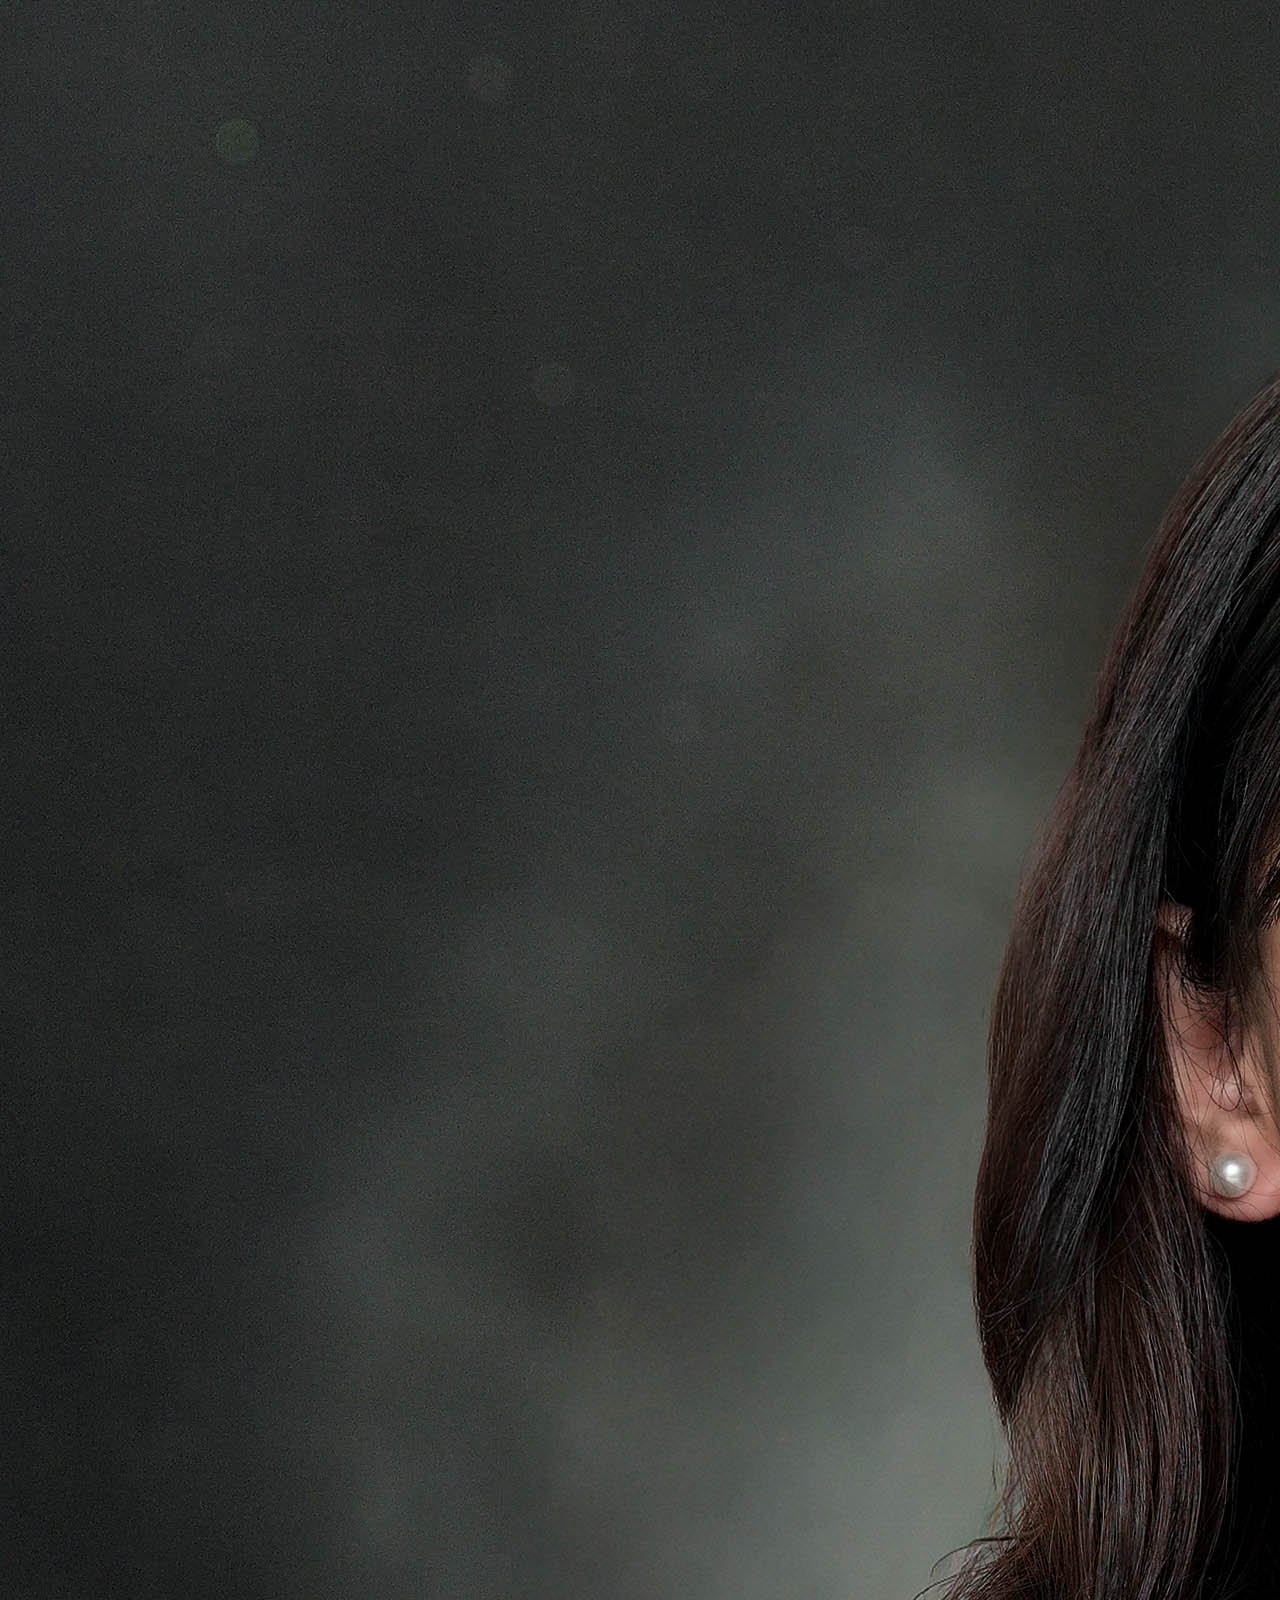
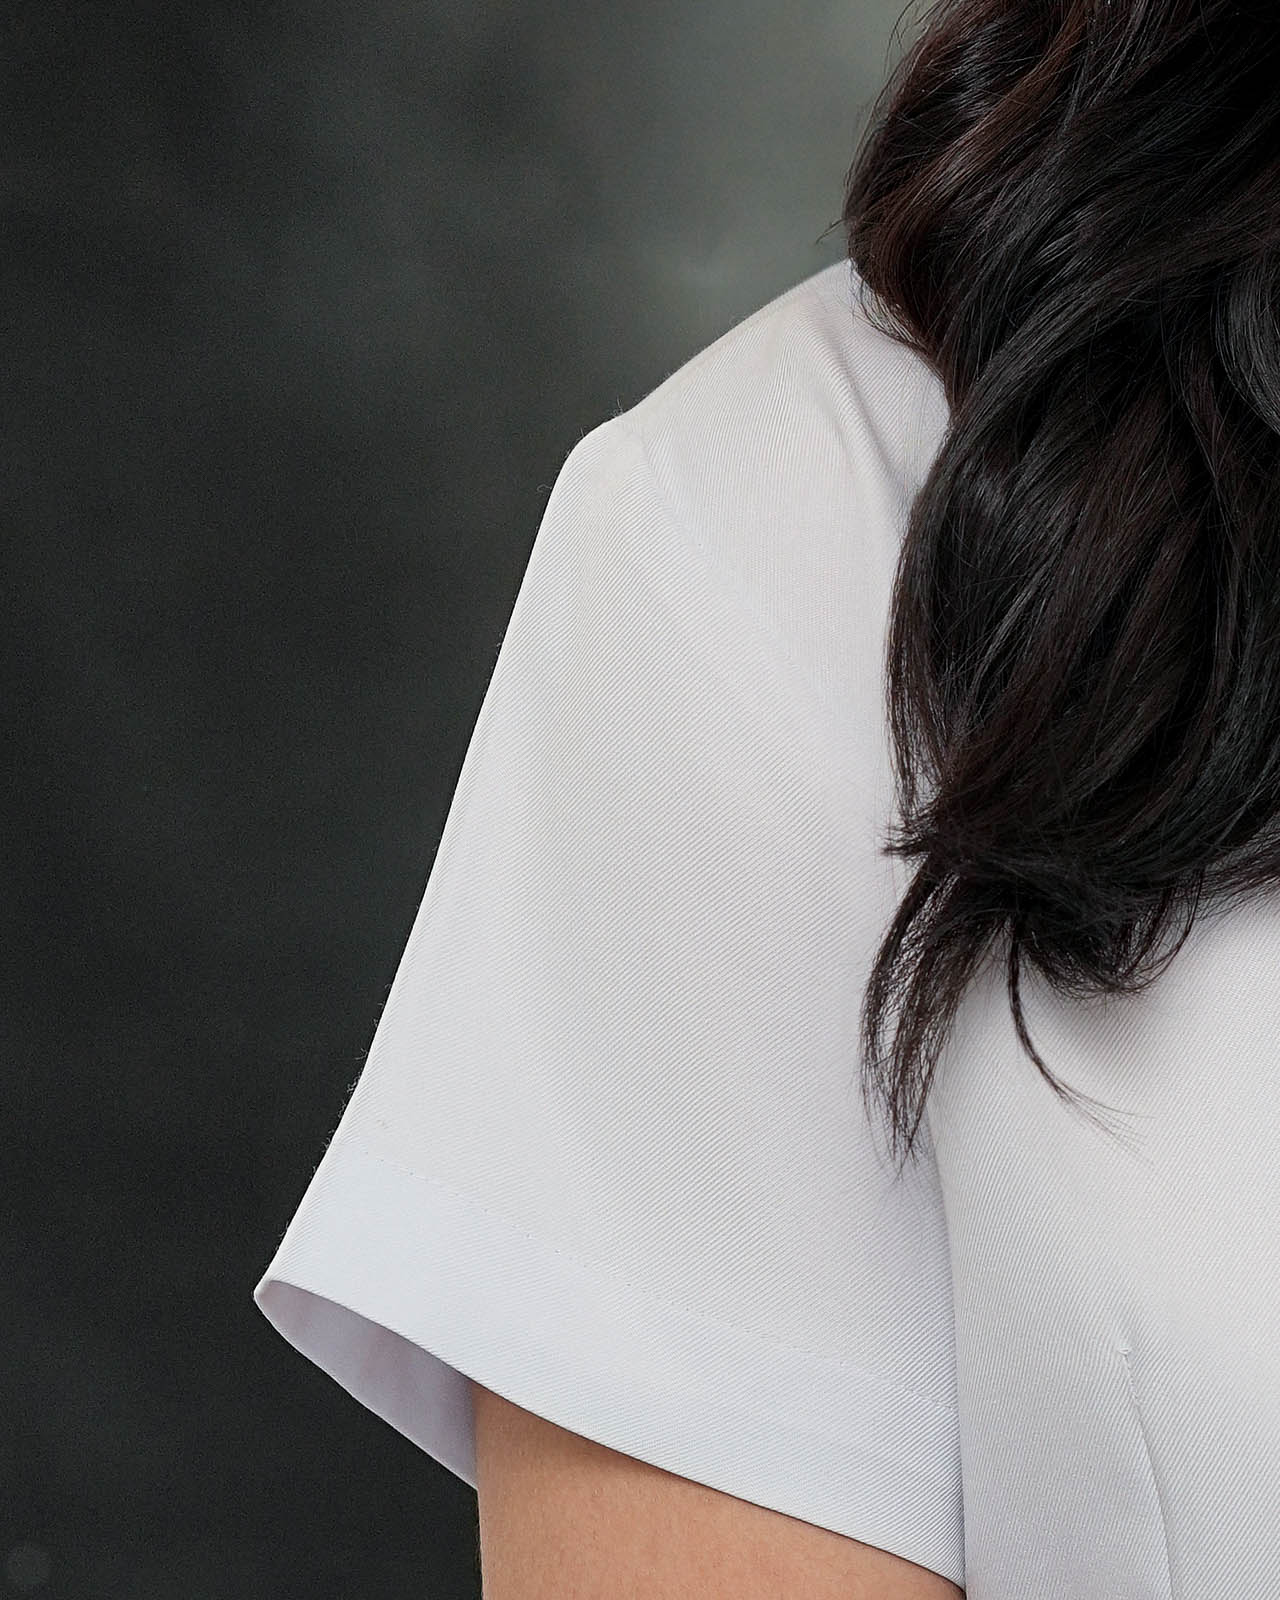
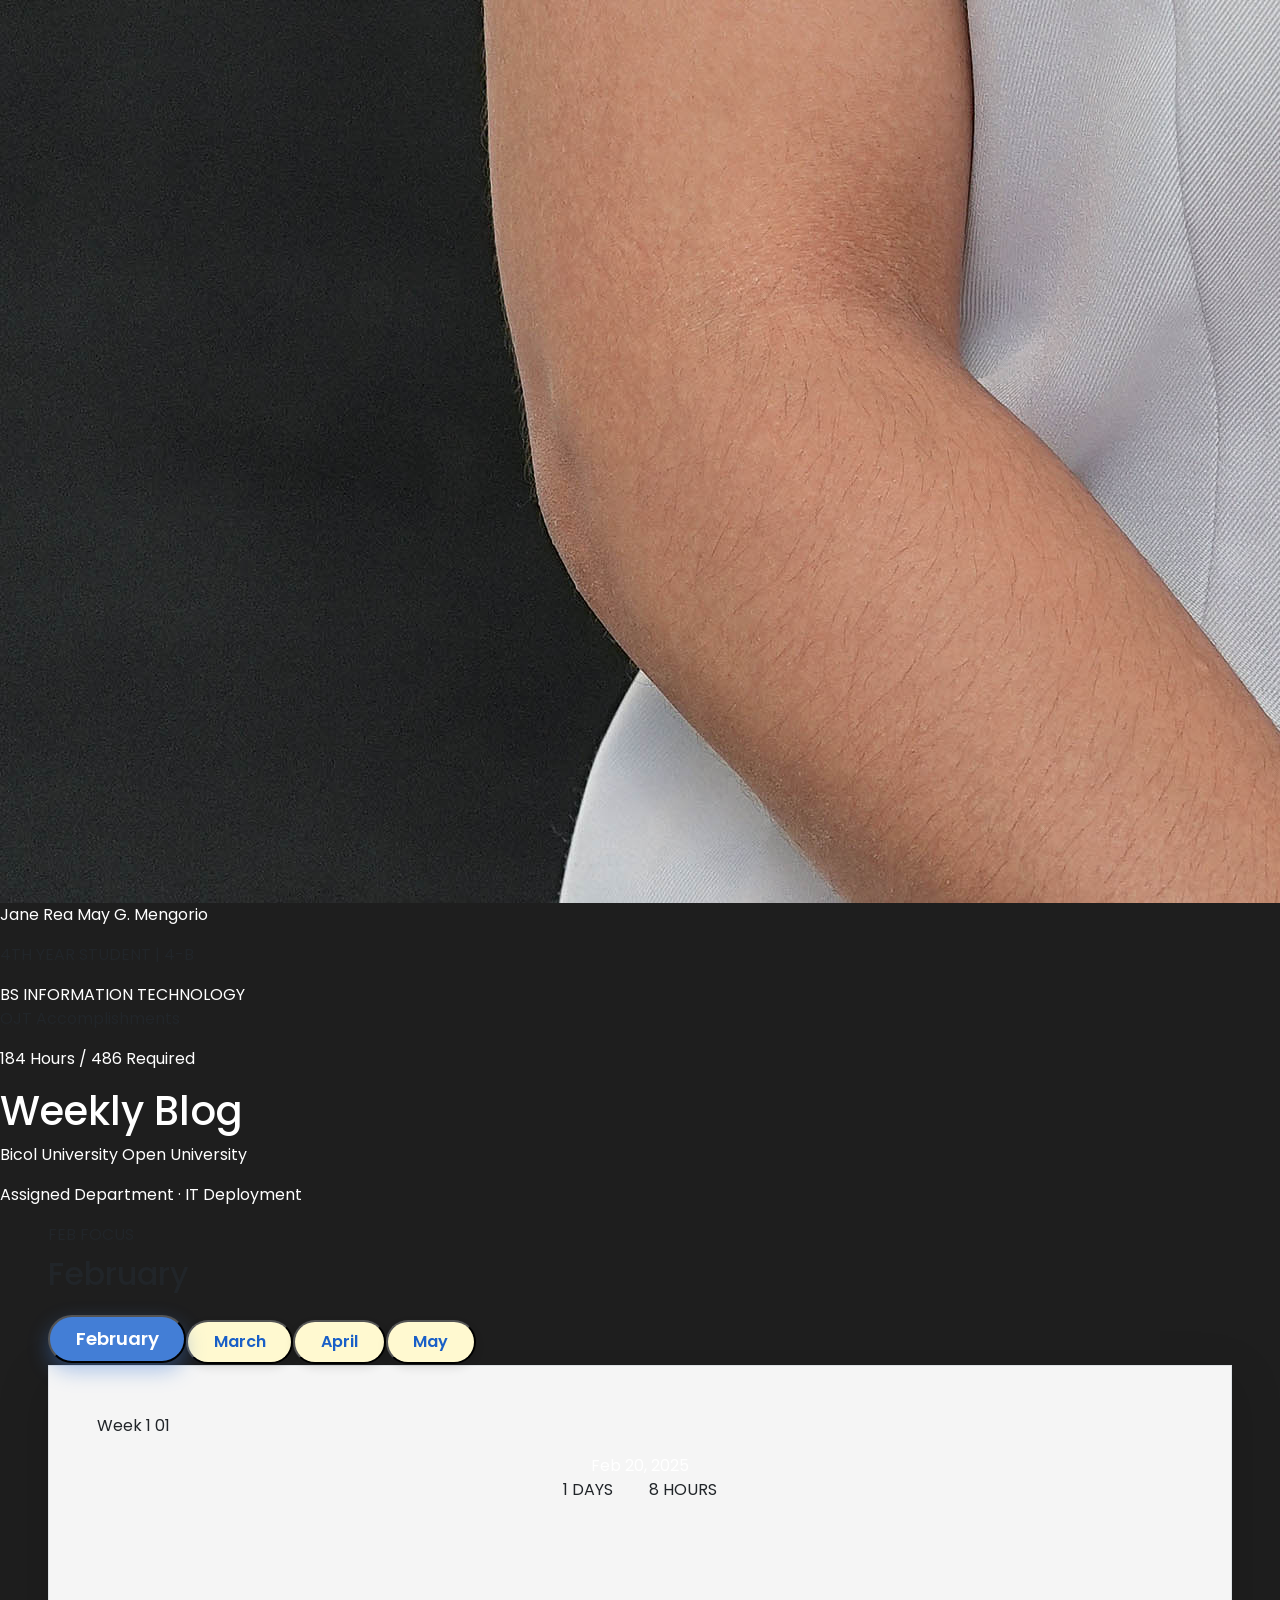
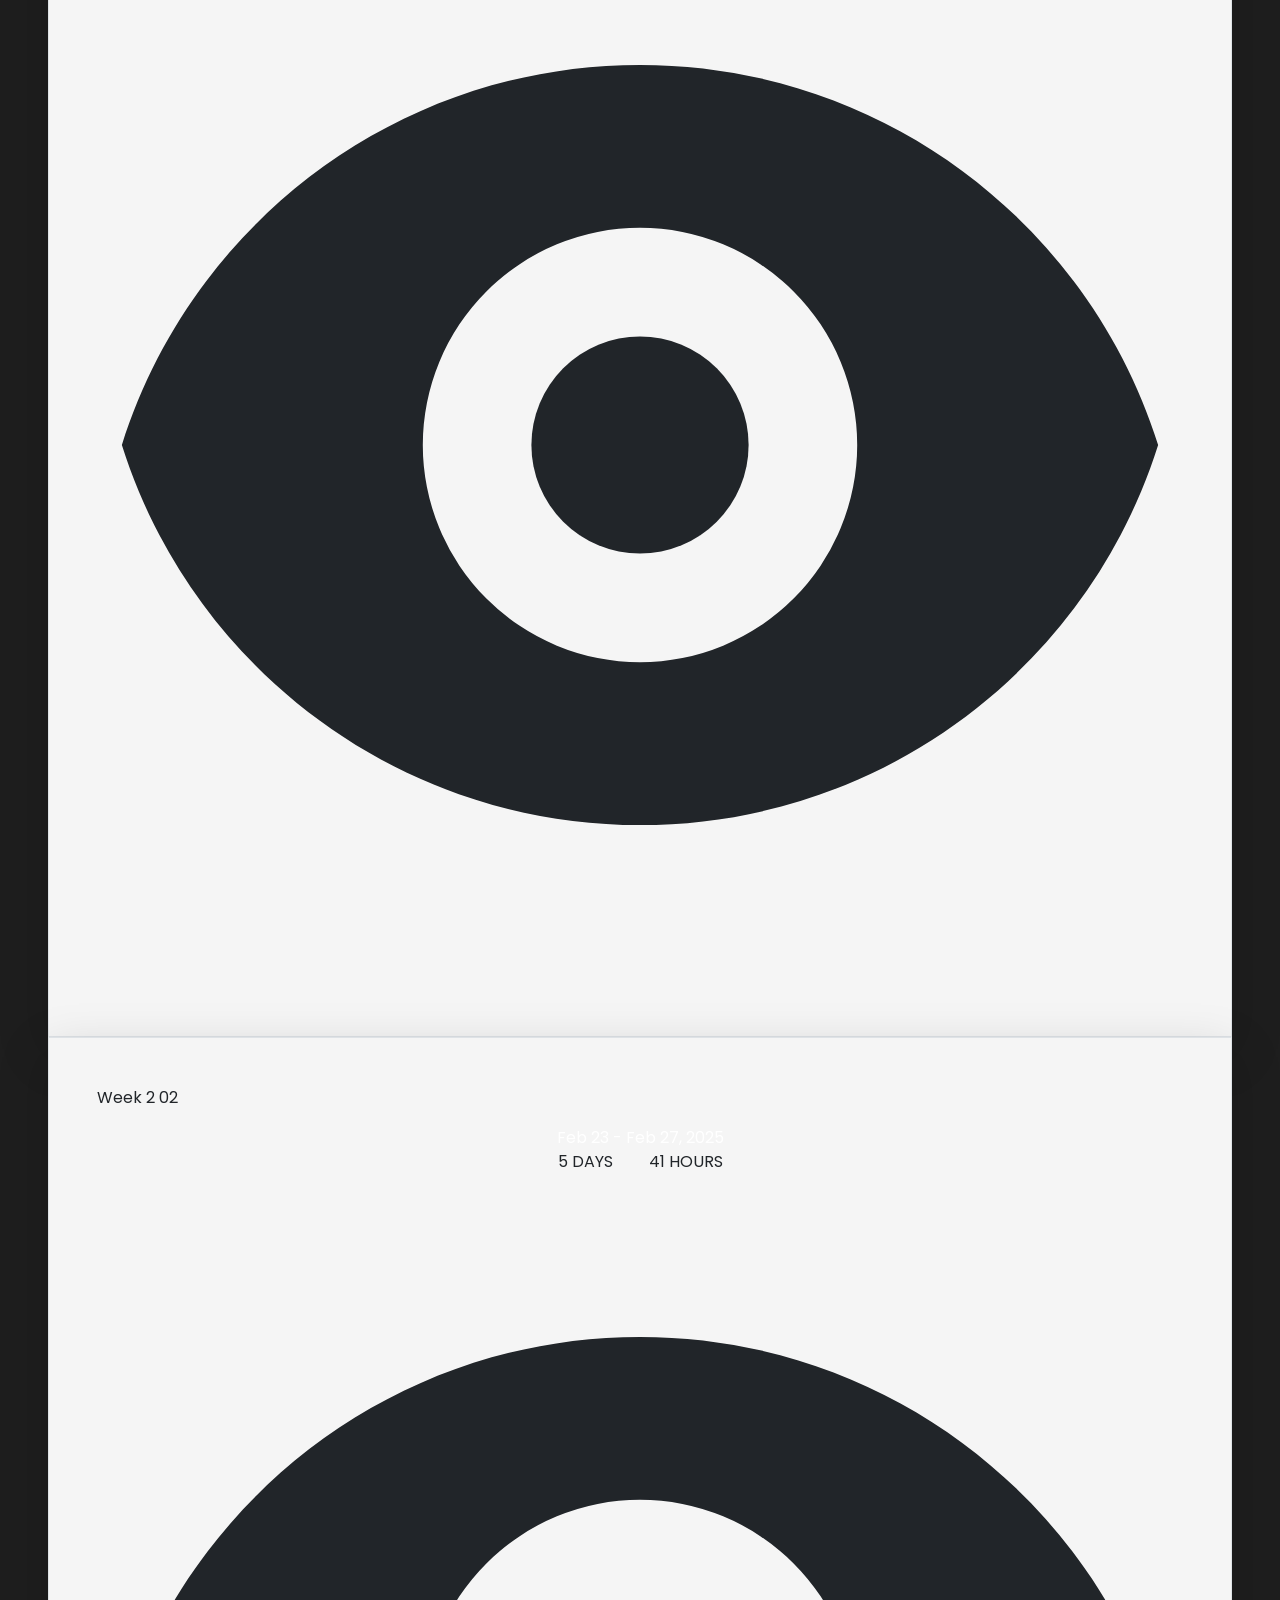
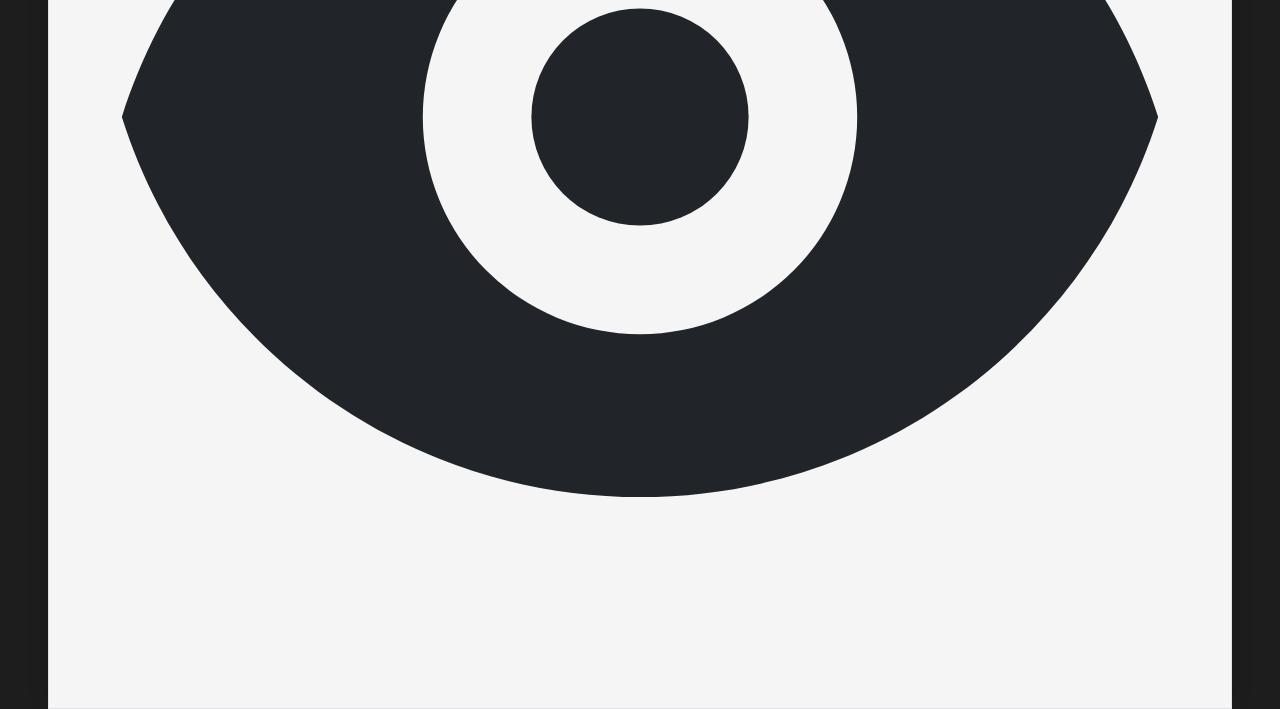
==== project/index.html @ 738bc9a2 "added new images and update home.html to index.html" ====
<!DOCTYPE html>
<html lang="en">
<head>
  <meta charset="UTF-8">
  <meta name="viewport" content="width=device-width, initial-scale=1.0">
  <title>OJT Compass · Weekly Blog Dashboard</title>
  <link href="https://fonts.googleapis.com/css2?family=Poppins:wght@300;400;500;600;700;800;900&display=swap" rel="stylesheet">
  <script src="https://cdn.tailwindcss.com"></script>
  <link href="https://cdn.jsdelivr.net/npm/bootstrap@5.3.0-alpha1/dist/css/bootstrap.min.css" rel="stylesheet">
  <link rel="stylesheet" href="style.css">
</head>

<body class="bg-[#1E1E1E]">
<div class="w-full min-h-screen flex flex-col bg-[#5486b6]">
  <div class="px-6 md:px-12 pt-12 pb-10">
    <div class="flex flex-wrap justify-between items-center gap-5 mb-8">
      <div class="flex items-center gap-4">
        <div class="w-20 h-20 rounded-full avatar-gradient overflow-hidden ">
        <img src="../images/jane.jpg">
        </div>
        <div>
          <p class="text-white font-bold md:text-2xl text-xl">Jane Rea May G. Mengorio</p>
          <p class="text-white/90 text-sm uppercase font-medium">4TH YEAR STUDENT | 4-B</p>
        </div>
      </div>
      <div class="text-right">
        <span class="text-white text-sm font-semibold">BS INFORMATION TECHNOLOGY</span>
        <p class="text-[#fff9c3] text-2xl md:text-3xl font-bold">OJT Accomplishments</p>
        <p class="text-white text-lg font-semibold"><span id="totalHoursDisplay">0</span> Hours <span class="text-white/70 text-sm">/ 486 Required</span></p>
      </div>
    </div>
    
    <div class="flex flex-wrap justify-between items-end gap-4">
      <div class="flex items-center gap-6">
        <div class="w-[150px] h-[4px] bg-white/50 rounded-full"></div>
        <h1 class="text-6xl md:text-7xl font-medium text-white tracking-tight">Weekly Blog</h1>
      </div>
      <div class="text-right hidden md:block text-white">
        <p class="text-[18px] font-bold text-[#fff9c3]">Bicol University Open University</p>
        <p class="text-white/80 text-sm">Assigned Department · IT Deployment</p>
      </div>
    </div>
  </div>

  <div class="bg-[#e3e9f5] rounded-t-[60px] px-5 md:px-14 pt-10 pb-14 flex-grow">
    <div class="flex flex-wrap items-center justify-between gap-6 mb-12">
      <div class="shrink-0">
        <p class="text-sm font-bold tracking-widest text-gray-400 uppercase mb-2" id="monthCaption">FEB FOCUS</p>
        <h2 class="text-6xl md:text-9xl font-black text-[#437ed6] tracking-tighter leading-none transition-all" id="activeMonth">February</h2>
        <div class="w-[120px] h-[8px] bg-[#437ed6] rounded-full mt-4"></div>
      </div>
      <div class="flex flex-wrap gap-3 justify-end" id="monthPillsRight"></div>
    </div>
    
    <div class="flex flex-wrap gap-8 justify-center items-stretch mb-8" id="weekCardsContainer"></div>
  </div>
</div>

<div class="modal fade" id="weekModal" tabindex="-1" aria-hidden="true">
  <div class="modal-dialog modal-lg modal-dialog-centered">
    <div class="modal-content shadow-2xl border-none">
      <div class="modal-header !bg-[#5999d4] border-b-0 py-4 px-8 flex justify-between items-center">
        <h5 class="modal-title text-white text-2xl font-bold" id="modalMonthTitle">Month Details</h5>
        <button type="button" class="btn-close btn-close-white" data-bs-dismiss="modal" aria-label="Close"></button>
      </div>

      <div class="modal-body px-8 md:px-12 pt-8 pb-8">
        <div class="text-center mb-8">
          <p class="text-2xl font-bold text-[#437ed6] mb-4" id="modalWeekSubtitle">Week 1</p>
          <div class="bg-[#8bbae7]/20 rounded-[30px] p-4 max-w-xl mx-auto shadow-inner">
            <div id="dynamicWeekImages" class="image-grid-custom"></div>
          </div>
        </div>

        <div class="space-y-4 mb-8">
          <div class="flex flex-wrap gap-4 text-sm font-bold text-[#555]">
            <span class="bg-white px-3 py-1 rounded-lg border">Days: <span id="modalDays" class="text-[#437ed6]">0</span></span>
            <span class="bg-white px-3 py-1 rounded-lg border">Hours: <span id="modalHours" class="text-[#437ed6]">0</span></span>
            <span class="bg-white px-3 py-1 rounded-lg border">Date: <span id="modalDateRange" class="text-[#437ed6]">--</span></span>
          </div>

          <div>
            <p class="font-bold text-[#437ed6] text-lg mb-2">Weekly Blog / Accomplishments</p>
            <p id="modalBlogText" class="bg-white p-6 rounded-2xl border border-gray-200 text-gray-700 shadow-sm">
              No entry yet.
            </p>
          </div>

          <div id="wfhSection" class="hidden">
            <p class="font-bold text-[#195fc7] text-lg mb-2 flex items-center gap-2">
                <path stroke-linecap="round" stroke-linejoin="round" stroke-width="2" d="M3 12l2-2m0 0l7-7 7 7M5 10v10a1 1 0 001 
                1h3m10-11l2 2m-2-2v10a1 1 0 01-1 1h-3m-6 0a1 1 0 001-1v-4a1 1 0 011-1h2a1 1 0 011 1v4a1 1 0 001 1m-6 0h6"></path>
               Work From Home Task
            </p>
            <p id="modalWfhText" class="bg-blue-50/50 p-6 rounded-2xl border border-blue-100 text-gray-700 shadow-sm text-justify">
              WFH details.
            </p>
          </div>
        </div>
        
        <div class="bg-[#fffce1] rounded-xl p-4 border border-yellow-100 flex items-center gap-3">
          <div class="w-3 h-3 rounded-full bg-[#5999d4]"></div>
          <p class="text-md font-bold text-[#5999d4] m-0" id="modalTotalHours">Total: 0 hrs</p>
        </div>
      </div>
    </div>
  </div>
</div>
<div class="modal fade" id="imagePreviewModal" tabindex="-1" aria-hidden="true">
  <div class="modal-dialog modal-dialog-centered modal-xl">
    <div class="modal-content !bg-transparent border-0 shadow-none">
      <div class="modal-body p-0 flex justify-center items-center relative">
        <button type="button" class="btn-close btn-close-white absolute top-0 right-0 m-4 z-50" data-bs-dismiss="modal" aria-label="Close"></button>
        <img src="" id="fullPreviewImage" class="max-h-[90vh] max-w-full rounded-lg shadow-2xl object-contain">
      </div>
    </div>
  </div>
</div>
<script src="https://cdn.jsdelivr.net/npm/bootstrap@5.3.0-alpha1/dist/js/bootstrap.bundle.min.js"></script>
<script src="home.js"></script>
</body>
</html>
---- project/style.css ----
body { font-family: 'Poppins', sans-serif; background: #1E1E1E; }

    /* Month Pills Transition */
    .month-pill {
      transition: all 0.3s cubic-bezier(0.4, 0, 0.2, 1);
      cursor: pointer;
      font-weight: 600;
      background-color: #fff9d0;
      color: #195fc7;
      border-radius: 9999px;
      padding: 0.5rem 1.6rem;
      font-size: 1rem;
      box-shadow: 0 4px 10px rgba(0,0,0,0.1);
    }
    .month-pill.active-pill {
      background-color: #437ed6 !important;
      color: white !important;
      font-size: 1.15rem;
      box-shadow: 0 8px 20px rgba(67, 126, 214, 0.4);
      transform: translateY(-2px);
    }

    /* Week Card Styling */
    .week-card {
      cursor: pointer;
      transition: all 0.3s ease;
      background-color: #f5f5f5 !important;
    }
    .week-card:hover {
      transform: translateY(-8px);
      box-shadow: 0 20px 30px -10px rgba(0,0,0,0.15);
    }

    /* ANIMATION: Smooth Content Switch */
    @keyframes slideFadeIn {
      from {
        opacity: 0;
        transform: translateY(15px);
      }
      to {
        opacity: 1;
        transform: translateY(0);
      }
    }
    .animate-switch {
      animation: slideFadeIn 0.5s ease-out forwards;
    }

    /* Modal Adjustments */
    .modal-content {
      background-color: #fffdf0 !important;
      border-radius: 30px !important;
      overflow: hidden;
    }
    #modalBlogText {
      text-align: justify;
      text-justify: inter-word;
      line-height: 1.7;
    }
    .gallery-img {
      transition: transform 0.3s ease;
    }
    .gallery-img:hover {
      transform: scale(1.05);
    }
    .image-grid-custom {
      display: grid;
      grid-template-columns: repeat(auto-fill, minmax(130px, 1fr));
      gap: 1rem;
    }
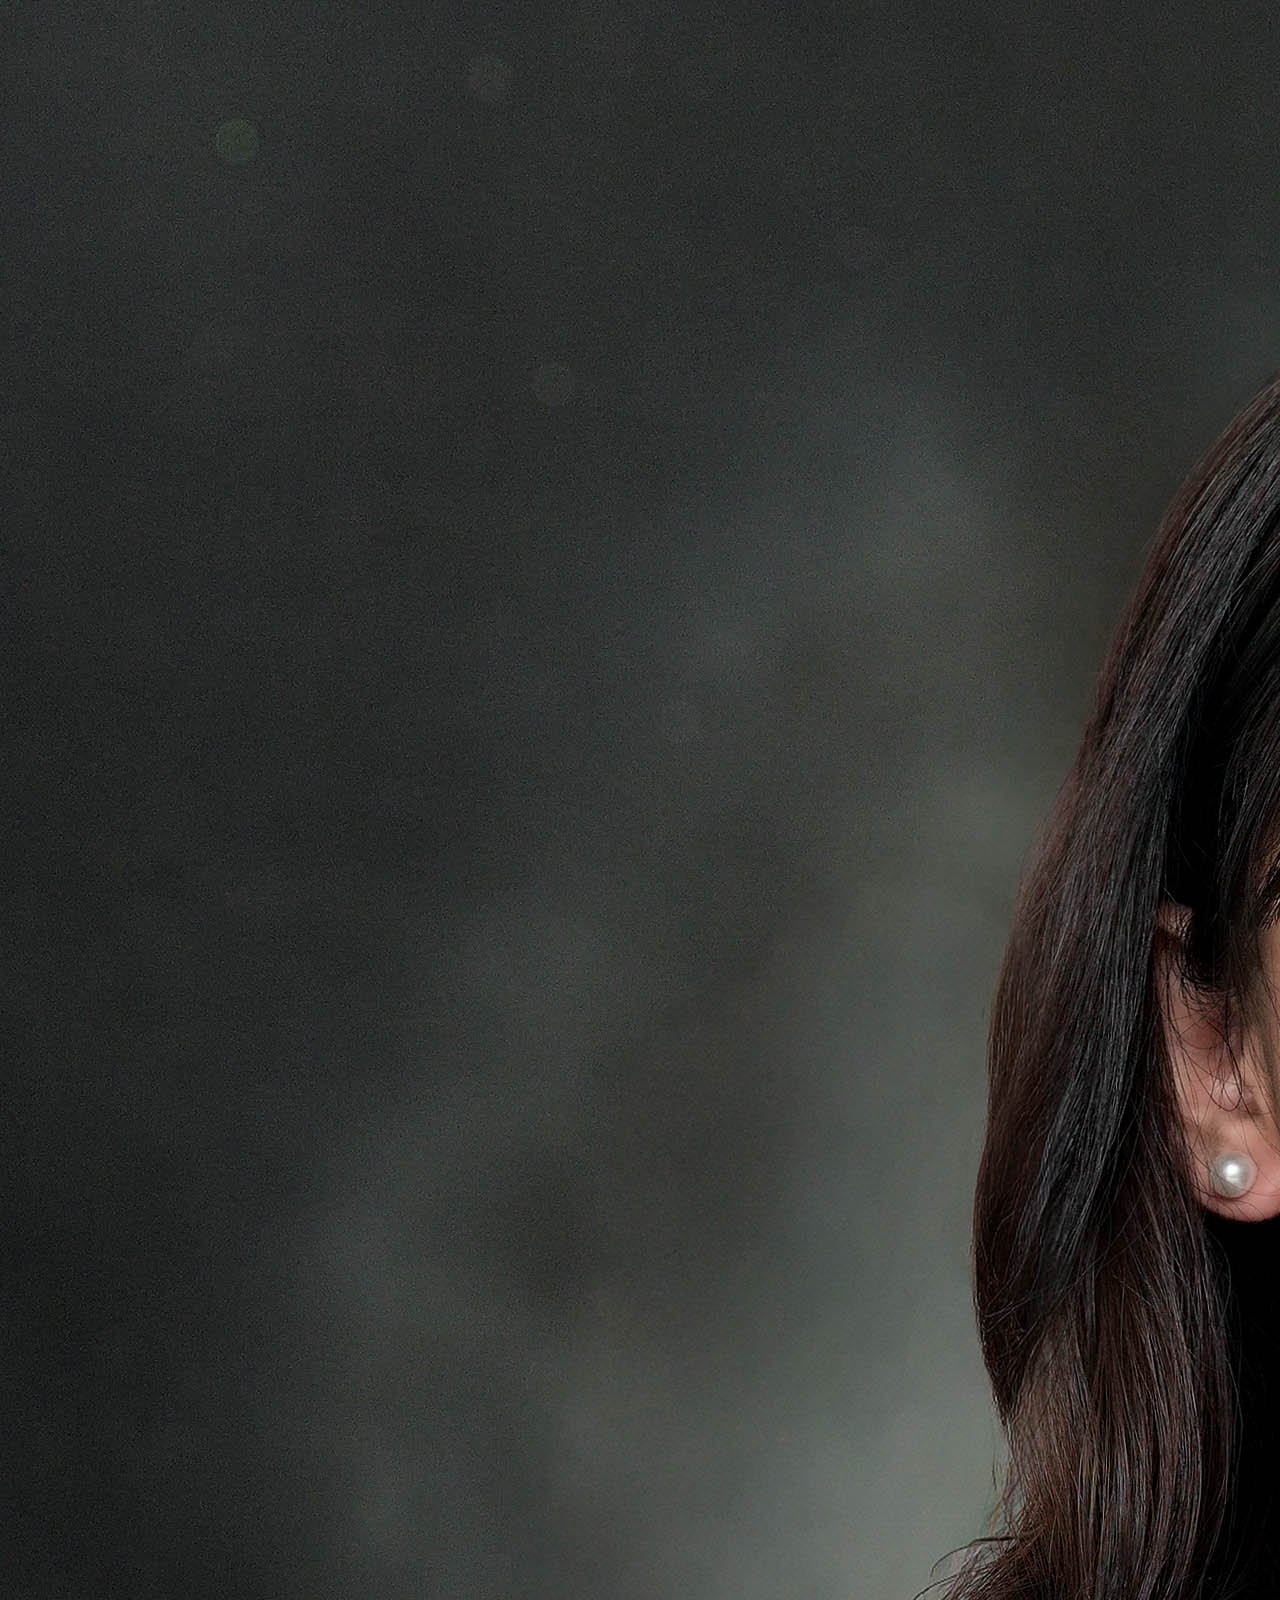
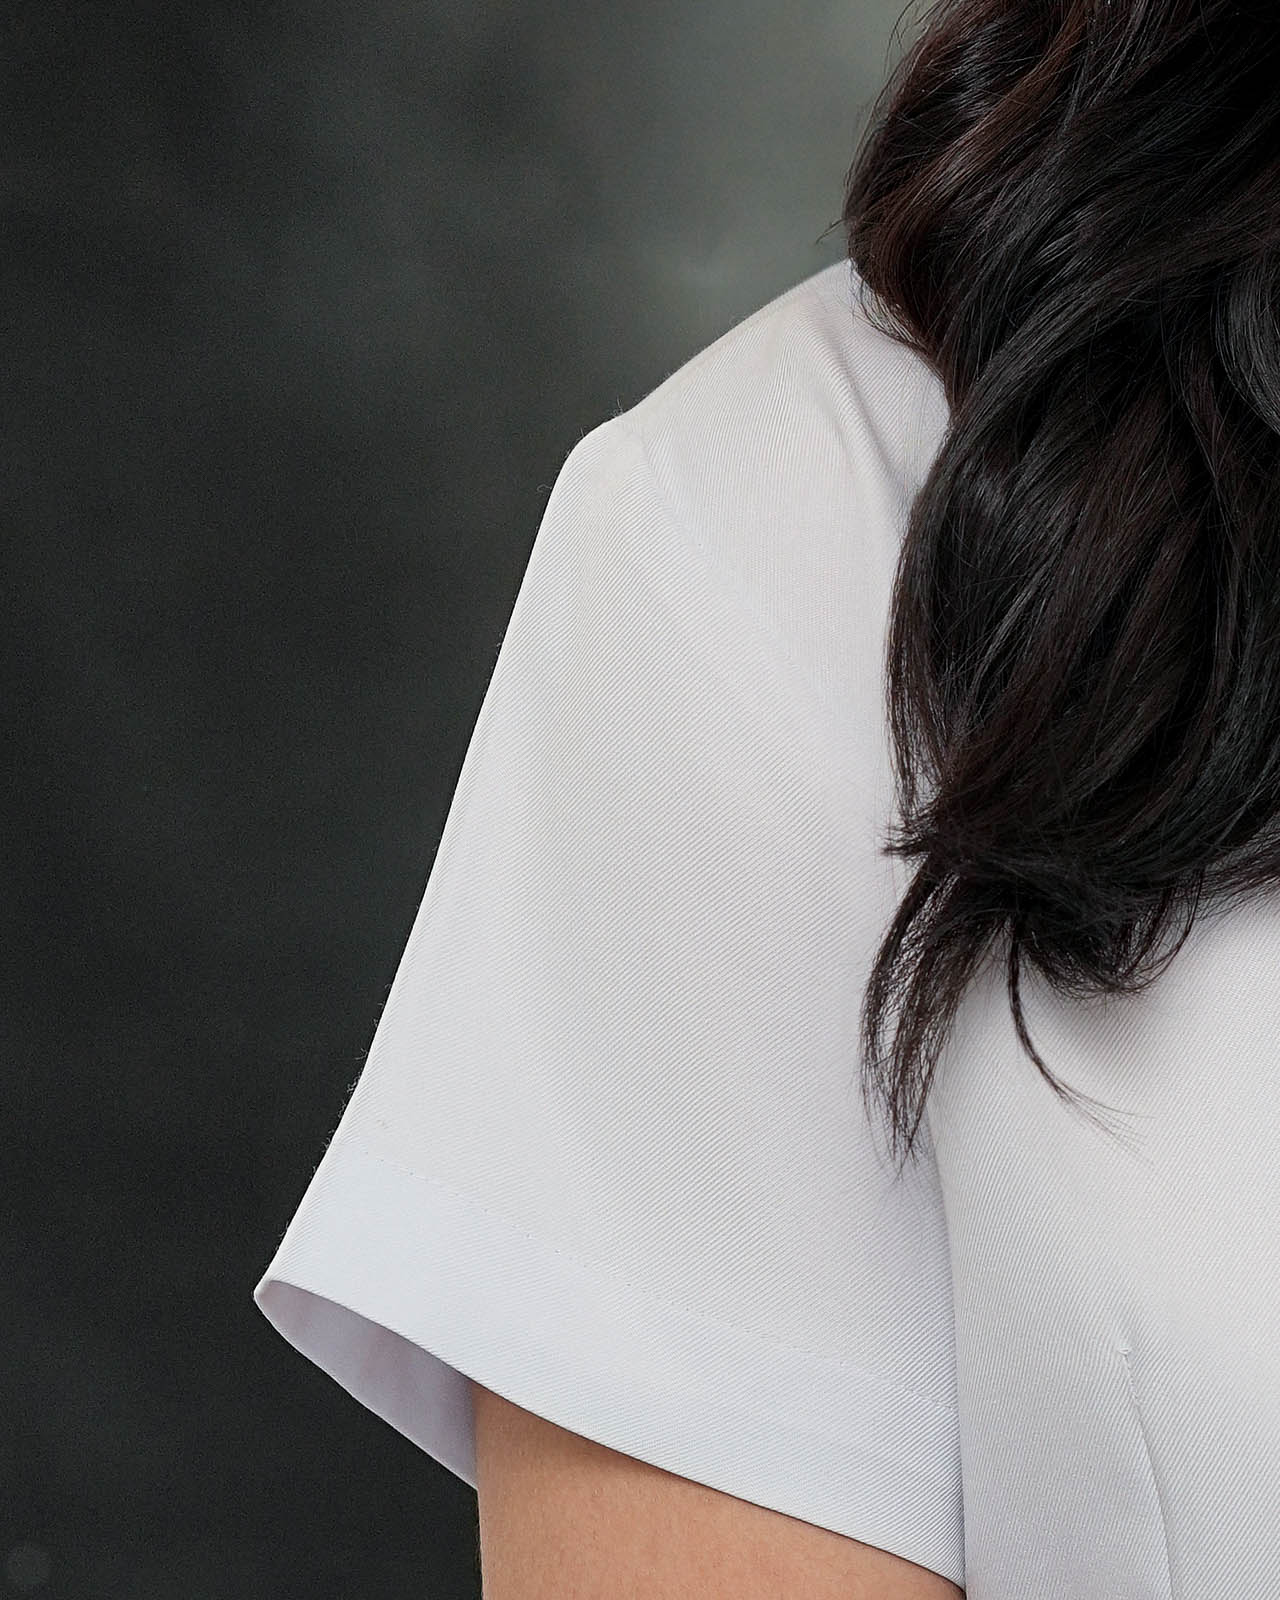
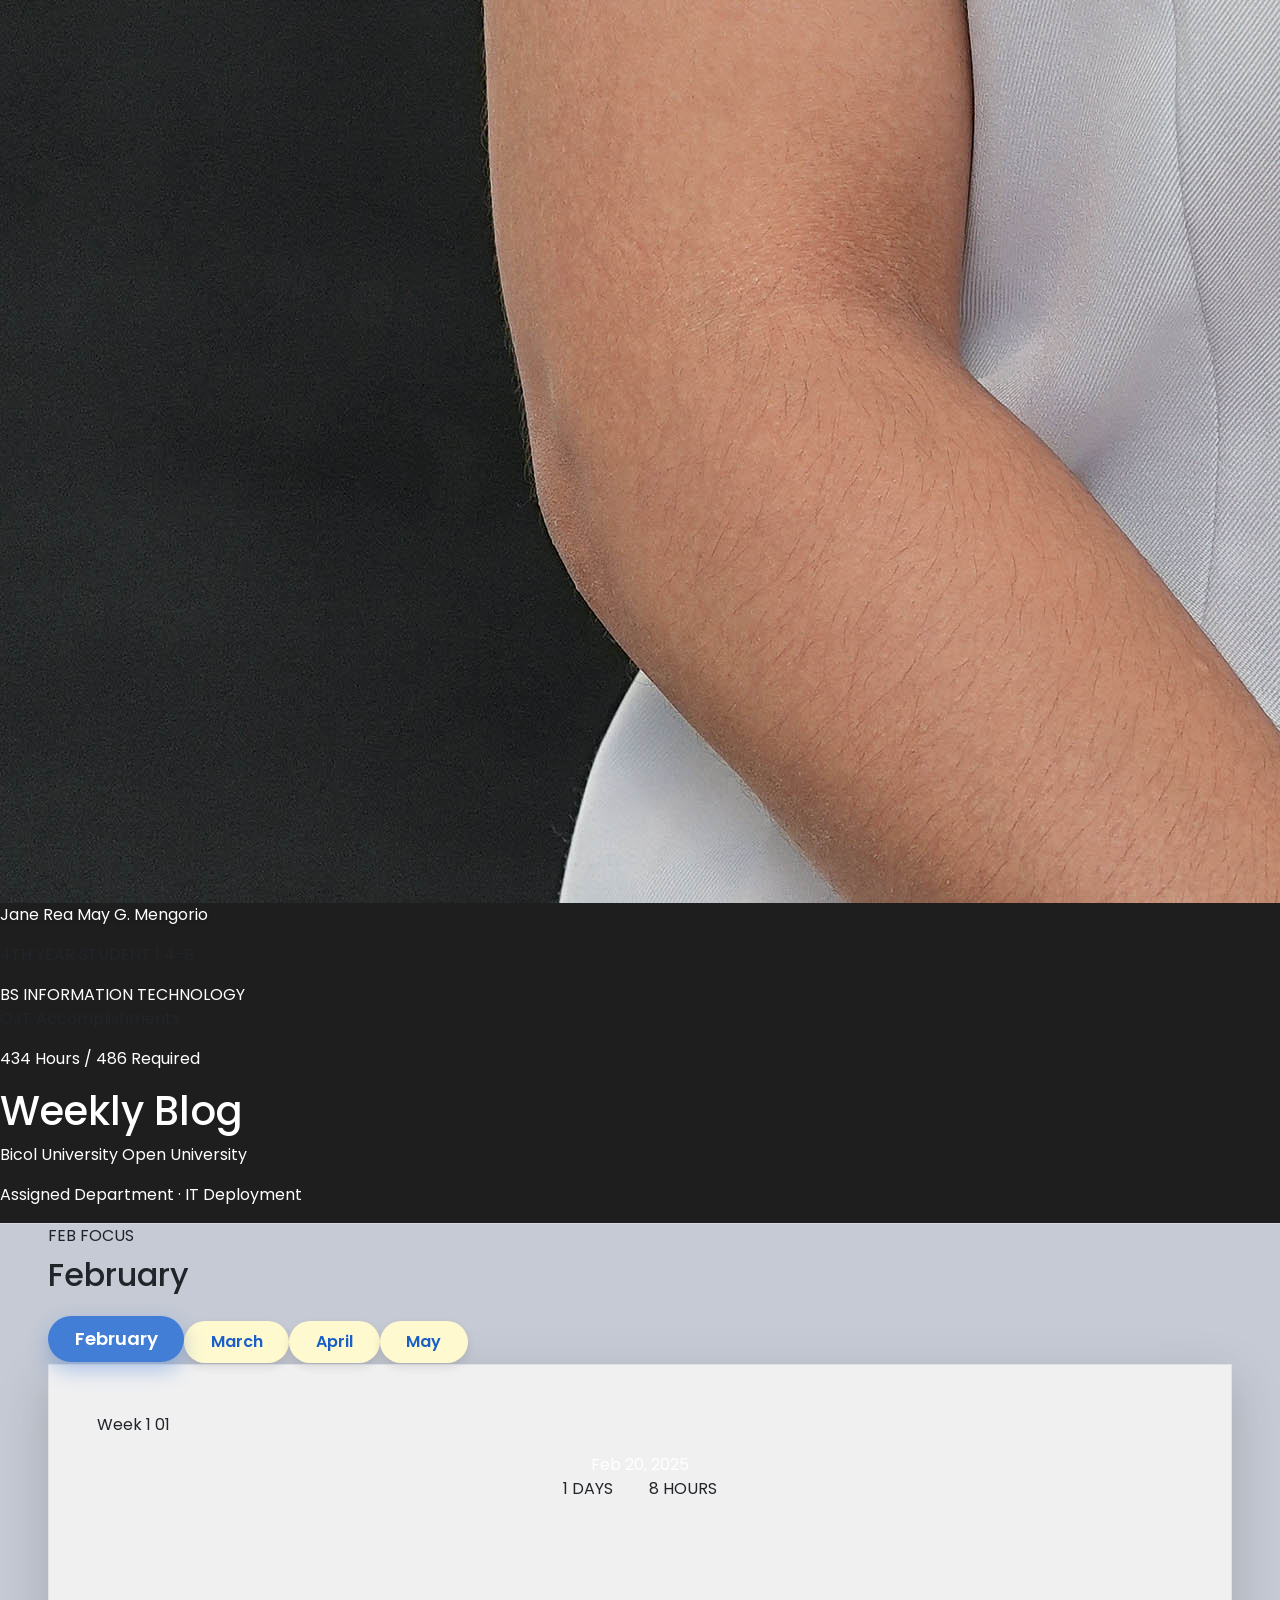
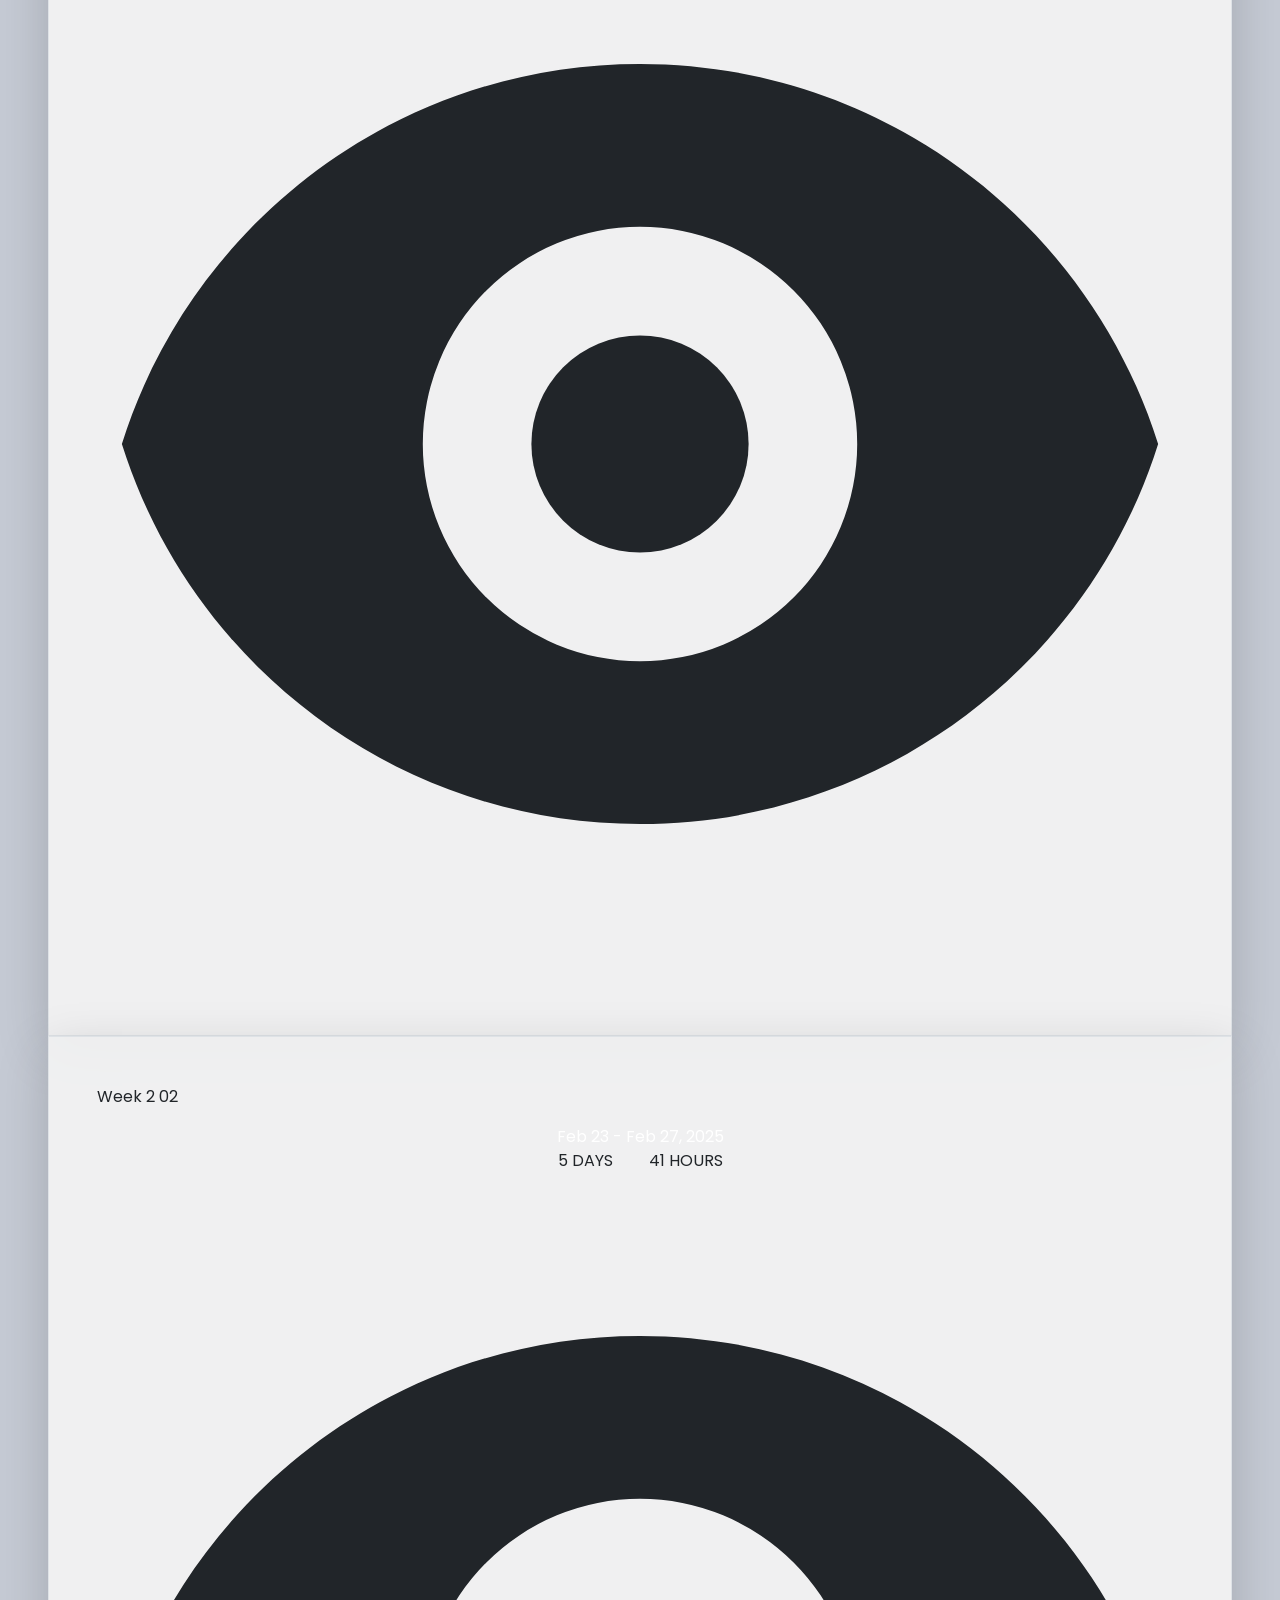
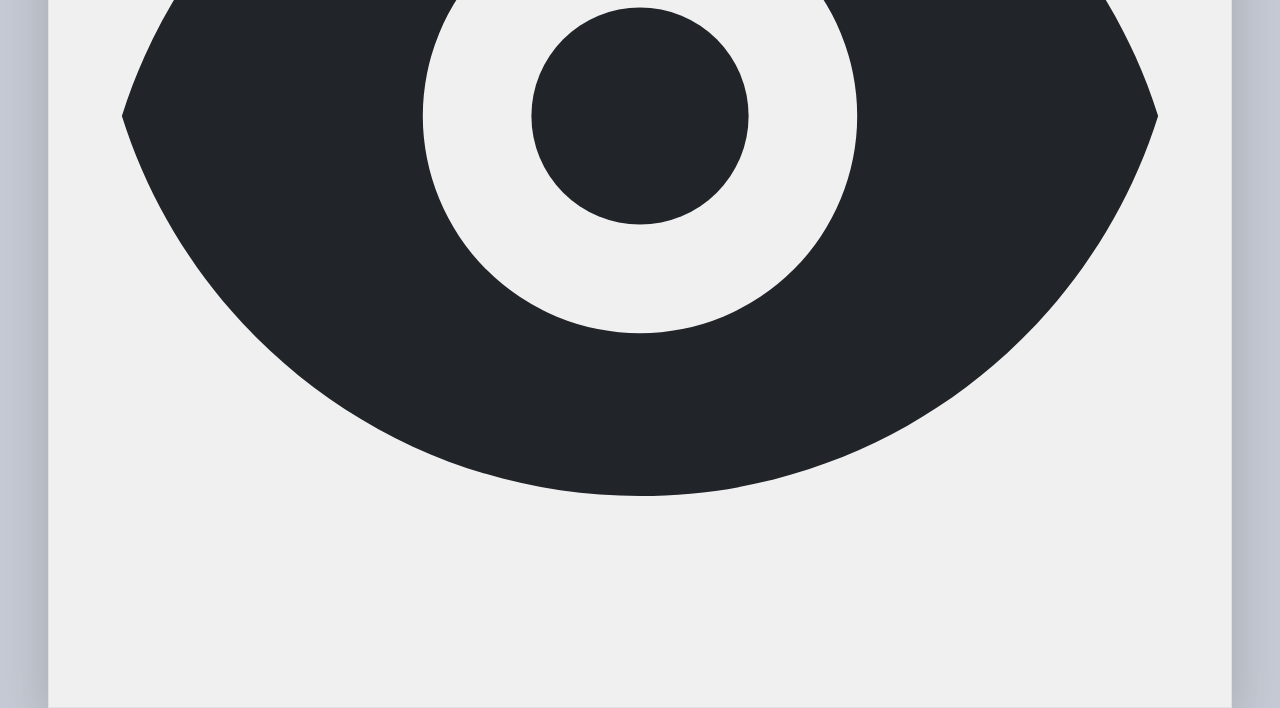
==== commit 61673461: "Add background graphics (graphic.js), update blog images, and fix home.js and data.js" ====
--- a/project/index.html
+++ b/project/index.html
@@ -11,50 +11,51 @@
 </head>
 
 <body class="bg-[#1E1E1E]">
-<div class="w-full min-h-screen flex flex-col bg-[#5486b6]">
-  <div class="px-6 md:px-12 pt-12 pb-10">
-    <div class="flex flex-wrap justify-between items-center gap-5 mb-8">
-      <div class="flex items-center gap-4">
-        <div class="w-20 h-20 rounded-full avatar-gradient overflow-hidden ">
-        <img src="../images/jane.jpg">
+  <canvas id="graphics-canvas" class="fixed top-0 left-0 w-full h-full -z-10 pointer-events-none"></canvas>
+
+  <div class="relative z-10 w-full min-h-screen flex flex-col">
+    <div class="px-6 md:px-12 pt-12 pb-10">
+      <div class="flex flex-wrap justify-between items-center gap-5 mb-8">
+        <div class="flex items-center gap-4">
+          <div class="w-20 h-20 rounded-full overflow-hidden border-2 border-white/30">
+            <img src="images/jane.jpg">
+          </div>
+          <div>
+            <p class="text-white font-bold md:text-2xl text-xl drop-shadow-md">Jane Rea May G. Mengorio</p>
+            <p class="text-white/90 text-sm uppercase font-medium">4TH YEAR STUDENT | 4-B</p>
+          </div>
         </div>
-        <div>
-          <p class="text-white font-bold md:text-2xl text-xl">Jane Rea May G. Mengorio</p>
-          <p class="text-white/90 text-sm uppercase font-medium">4TH YEAR STUDENT | 4-B</p>
+        <div class="text-right">
+          <span class="text-white text-sm font-semibold">BS INFORMATION TECHNOLOGY</span>
+          <p class="text-[#fff9c3] text-2xl md:text-3xl font-bold">OJT Accomplishments</p>
+          <p class="text-white text-lg font-semibold"><span id="totalHoursDisplay">0</span> Hours <span class="text-white/70 text-sm">/ 486 Required</span></p>
         </div>
       </div>
-      <div class="text-right">
-        <span class="text-white text-sm font-semibold">BS INFORMATION TECHNOLOGY</span>
-        <p class="text-[#fff9c3] text-2xl md:text-3xl font-bold">OJT Accomplishments</p>
-        <p class="text-white text-lg font-semibold"><span id="totalHoursDisplay">0</span> Hours <span class="text-white/70 text-sm">/ 486 Required</span></p>
+      
+      <div class="flex flex-wrap justify-between items-end gap-4">
+        <div class="flex items-center gap-6">
+          <div class="w-[180px] h-[4px] bg-white/90 rounded-full"></div>
+          <h1 class="text-7xl md:text-7xl font-medium text-white tracking-tight">Weekly Blog</h1>
+        </div>
+        <div class="text-right hidden md:block text-white">
+          <p class="text-[18px] font-bold text-[#fff9c3]">Bicol University Open University</p>
+          <p class="text-white/80 text-sm">Assigned Department · IT Deployment</p>
+        </div>
       </div>
     </div>
-    
-    <div class="flex flex-wrap justify-between items-end gap-4">
-      <div class="flex items-center gap-6">
-        <div class="w-[150px] h-[4px] bg-white/50 rounded-full"></div>
-        <h1 class="text-6xl md:text-7xl font-medium text-white tracking-tight">Weekly Blog</h1>
+
+    <div class="bg-[#e3e9f5] rounded-t-[60px] px-5 md:px-14 pt-10 pb-14 flex-grow">
+      <div class="flex flex-wrap items-center justify-between gap-6 mb-12">
+        <div class="shrink-0">
+          <p class="text-sm font-bold tracking-widest text-gray-500 uppercase mb-2" id="monthCaption">FEB FOCUS</p>
+          <h2 class="text-6xl md:text-9xl font-black text-[#437ed6] tracking-tighter leading-none" id="activeMonth">February</h2>
+          <div class="w-[160px] h-[8px] bg-[#437ed6] rounded-full mt-4"></div>
+        </div>
+        <div class="flex flex-wrap gap-3 justify-end" id="monthPillsRight"></div>
       </div>
-      <div class="text-right hidden md:block text-white">
-        <p class="text-[18px] font-bold text-[#fff9c3]">Bicol University Open University</p>
-        <p class="text-white/80 text-sm">Assigned Department · IT Deployment</p>
-      </div>
+      <div class="flex flex-wrap gap-8 justify-center items-stretch mb-8" id="weekCardsContainer"></div>
     </div>
   </div>
-
-  <div class="bg-[#e3e9f5] rounded-t-[60px] px-5 md:px-14 pt-10 pb-14 flex-grow">
-    <div class="flex flex-wrap items-center justify-between gap-6 mb-12">
-      <div class="shrink-0">
-        <p class="text-sm font-bold tracking-widest text-gray-400 uppercase mb-2" id="monthCaption">FEB FOCUS</p>
-        <h2 class="text-6xl md:text-9xl font-black text-[#437ed6] tracking-tighter leading-none transition-all" id="activeMonth">February</h2>
-        <div class="w-[120px] h-[8px] bg-[#437ed6] rounded-full mt-4"></div>
-      </div>
-      <div class="flex flex-wrap gap-3 justify-end" id="monthPillsRight"></div>
-    </div>
-    
-    <div class="flex flex-wrap gap-8 justify-center items-stretch mb-8" id="weekCardsContainer"></div>
-  </div>
-</div>
 
 <div class="modal fade" id="weekModal" tabindex="-1" aria-hidden="true">
   <div class="modal-dialog modal-lg modal-dialog-centered">
@@ -117,6 +118,8 @@
   </div>
 </div>
 <script src="https://cdn.jsdelivr.net/npm/bootstrap@5.3.0-alpha1/dist/js/bootstrap.bundle.min.js"></script>
+<script src="data.js"></script>
+<script src="graphic.js"></script>
 <script src="home.js"></script>
 </body>
 </html>
--- a/project/style.css
+++ b/project/style.css
@@ -1,70 +1,134 @@
-body { font-family: 'Poppins', sans-serif; background: #1E1E1E; }
+/* General Reset & Typography */
+body { 
+  font-family: 'Poppins', sans-serif; 
+  background: #1E1E1E; 
+  margin: 0;
+  overflow-x: hidden;
+}
 
-    /* Month Pills Transition */
-    .month-pill {
-      transition: all 0.3s cubic-bezier(0.4, 0, 0.2, 1);
-      cursor: pointer;
-      font-weight: 600;
-      background-color: #fff9d0;
-      color: #195fc7;
-      border-radius: 9999px;
-      padding: 0.5rem 1.6rem;
-      font-size: 1rem;
-      box-shadow: 0 4px 10px rgba(0,0,0,0.1);
-    }
-    .month-pill.active-pill {
-      background-color: #437ed6 !important;
-      color: white !important;
-      font-size: 1.15rem;
-      box-shadow: 0 8px 20px rgba(67, 126, 214, 0.4);
-      transform: translateY(-2px);
-    }
+/* Background Layer (Canvas) */
+#graphics-canvas {
+  display: block;
+  position: fixed;
+  top: 0;
+  left: 0;
+  width: 100%;
+  height: 100%;
+  z-index: -10; /* Keep it behind everything */
+  pointer-events: none;
+}
 
-    /* Week Card Styling */
-    .week-card {
-      cursor: pointer;
-      transition: all 0.3s ease;
-      background-color: #f5f5f5 !important;
-    }
-    .week-card:hover {
-      transform: translateY(-8px);
-      box-shadow: 0 20px 30px -10px rgba(0,0,0,0.15);
-    }
+.bg-\[\#5486b6\] {
+  background-color: rgba(84, 134, 182, 0.7) !important;
+  backdrop-filter: blur(8px);
+  -webkit-backdrop-filter: blur(8px);
+}
 
-    /* ANIMATION: Smooth Content Switch */
-    @keyframes slideFadeIn {
-      from {
-        opacity: 0;
-        transform: translateY(15px);
-      }
-      to {
-        opacity: 1;
-        transform: translateY(0);
-      }
-    }
-    .animate-switch {
-      animation: slideFadeIn 0.5s ease-out forwards;
-    }
+/* The white-ish content card dashboard */
+.bg-\[\#e3e9f5\] {
+  background-color: rgba(227, 233, 245, 0.85) !important;
+  backdrop-filter: blur(12px);
+  -webkit-backdrop-filter: blur(12px);
+  border-top: 1px solid rgba(255, 255, 255, 0.3);
+}
 
-    /* Modal Adjustments */
-    .modal-content {
-      background-color: #fffdf0 !important;
-      border-radius: 30px !important;
-      overflow: hidden;
-    }
-    #modalBlogText {
-      text-align: justify;
-      text-justify: inter-word;
-      line-height: 1.7;
-    }
-    .gallery-img {
-      transition: transform 0.3s ease;
-    }
-    .gallery-img:hover {
-      transform: scale(1.05);
-    }
-    .image-grid-custom {
-      display: grid;
-      grid-template-columns: repeat(auto-fill, minmax(130px, 1fr));
-      gap: 1rem;
-    }+/* Month Pills Transition */
+.month-pill {
+  transition: all 0.3s cubic-bezier(0.4, 0, 0.2, 1);
+  cursor: pointer;
+  font-weight: 600;
+  background-color: #fff9d0;
+  color: #195fc7;
+  border-radius: 9999px;
+  padding: 0.5rem 1.6rem;
+  font-size: 1rem;
+  box-shadow: 0 4px 10px rgba(0,0,0,0.1);
+  border: 1px solid transparent;
+}
+
+.month-pill:hover {
+  transform: translateY(-2px);
+  background-color: #fffde0;
+}
+
+.month-pill.active-pill {
+  background-color: #437ed6 !important;
+  color: white !important;
+  font-size: 1.15rem;
+  box-shadow: 0 8px 20px rgba(67, 126, 214, 0.4);
+  transform: translateY(-2px);
+}
+
+/* Week Card Styling */
+.week-card {
+  cursor: pointer;
+  transition: all 0.3s ease;
+  background-color: rgba(245, 245, 245, 0.9) !important;
+  border: 1px solid rgba(255, 255, 255, 0.5);
+}
+
+.week-card:hover {
+  transform: translateY(-8px);
+  box-shadow: 0 20px 30px -10px rgba(0,0,0,0.15);
+  background-color: #ffffff !important;
+}
+
+/* ANIMATION: Smooth Content Switch */
+@keyframes slideFadeIn {
+  from {
+    opacity: 0;
+    transform: translateY(15px);
+  }
+  to {
+    opacity: 1;
+    transform: translateY(0);
+  }
+}
+
+.animate-switch {
+  animation: slideFadeIn 0.5s ease-out forwards;
+}
+
+/* Modal Adjustments */
+.modal-content {
+  background-color: #fffdf0 !important;
+  border-radius: 30px !important;
+  overflow: hidden;
+  border: none !important;
+  box-shadow: 0 25px 50px -12px rgba(0, 0, 0, 0.3) !important;
+}
+
+#modalBlogText {
+  text-align: justify;
+  text-justify: inter-word;
+  line-height: 1.7;
+  color: #334155;
+}
+
+/* Gallery & Image Grid */
+.image-grid-custom {
+  display: grid;
+  grid-template-columns: repeat(auto-fill, minmax(130px, 1fr));
+  gap: 1rem;
+}
+
+.gallery-img {
+  transition: transform 0.3s ease;
+  aspect-ratio: 4/3;
+  object-fit: cover;
+}
+
+.gallery-img:hover {
+  transform: scale(1.05);
+}
+
+/* Avatar Polish */
+.avatar-gradient {
+  background: linear-gradient(135deg, #fff9c3, #b8d4f0);
+  padding: 2px;
+}
+
+/* Drop Shadows for text on animated background */
+.drop-shadow-md {
+  text-shadow: 0 2px 4px rgba(0,0,0,0.2);
+}
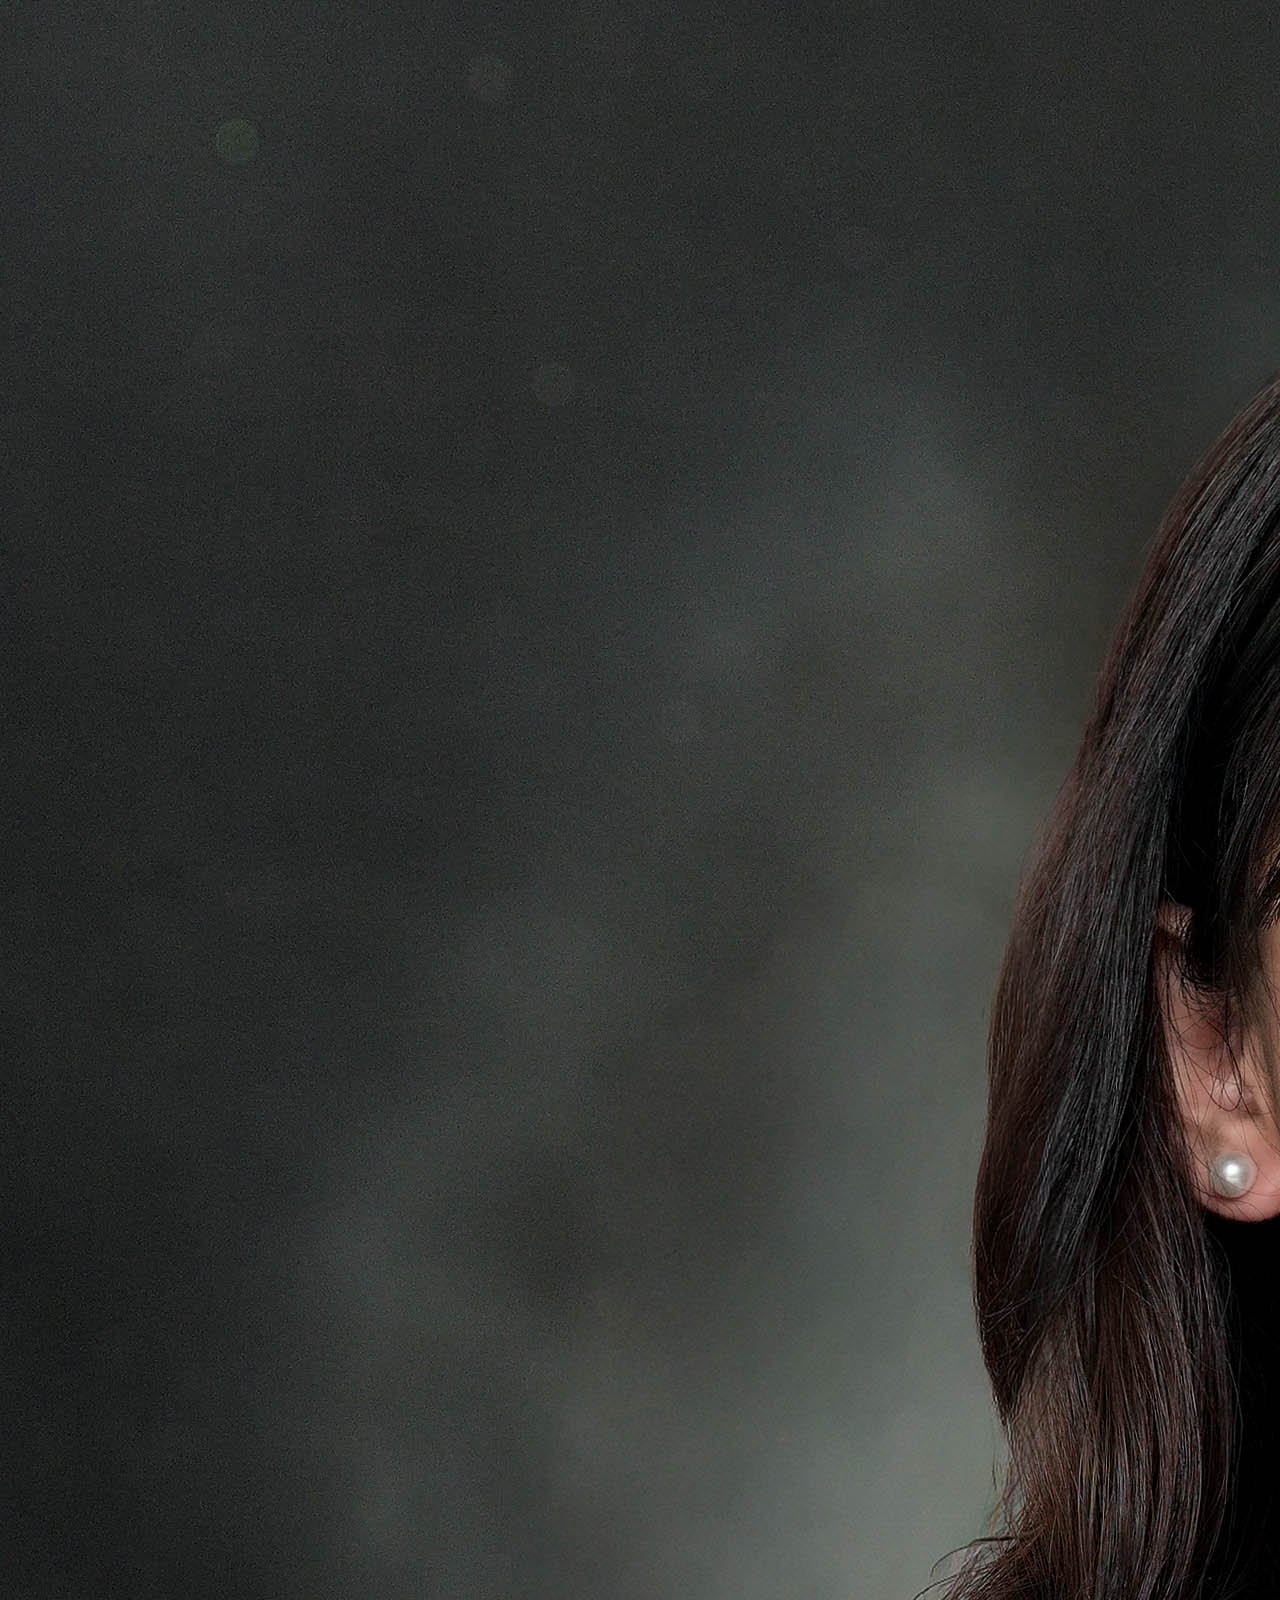
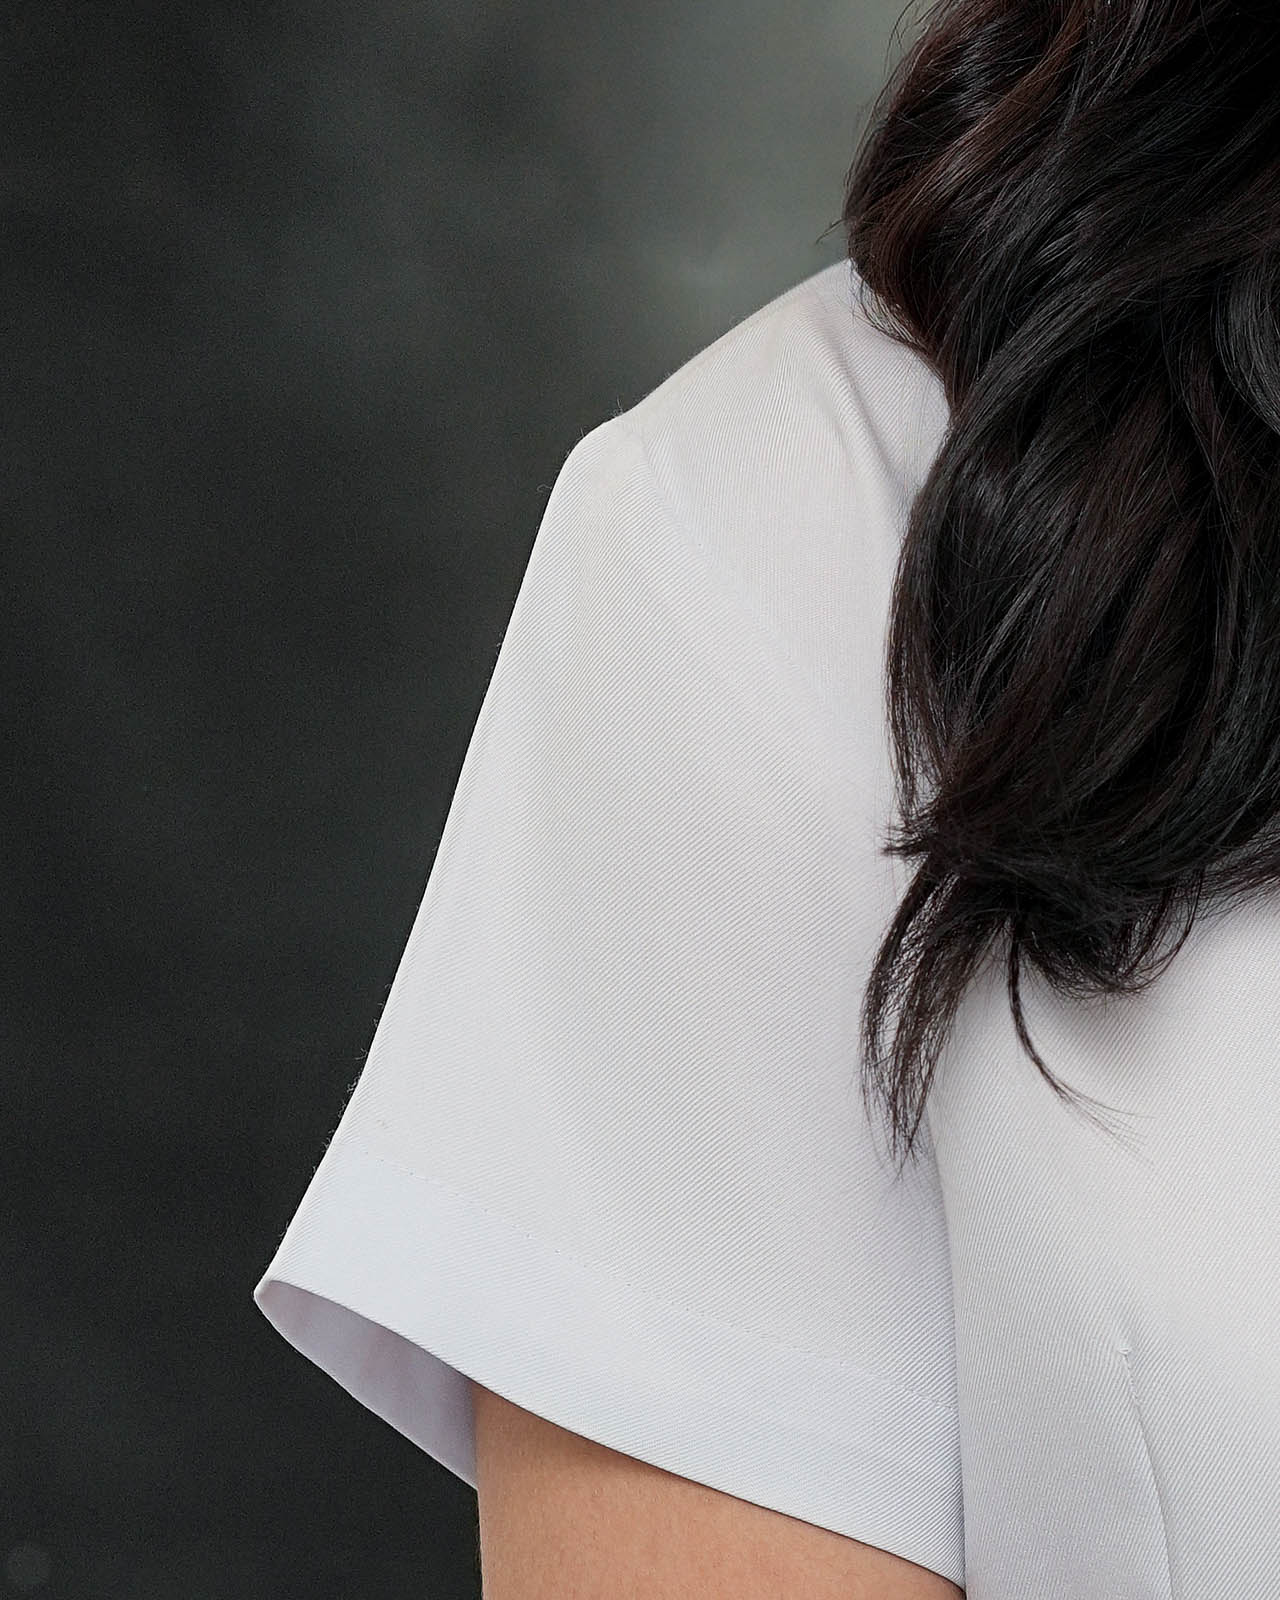
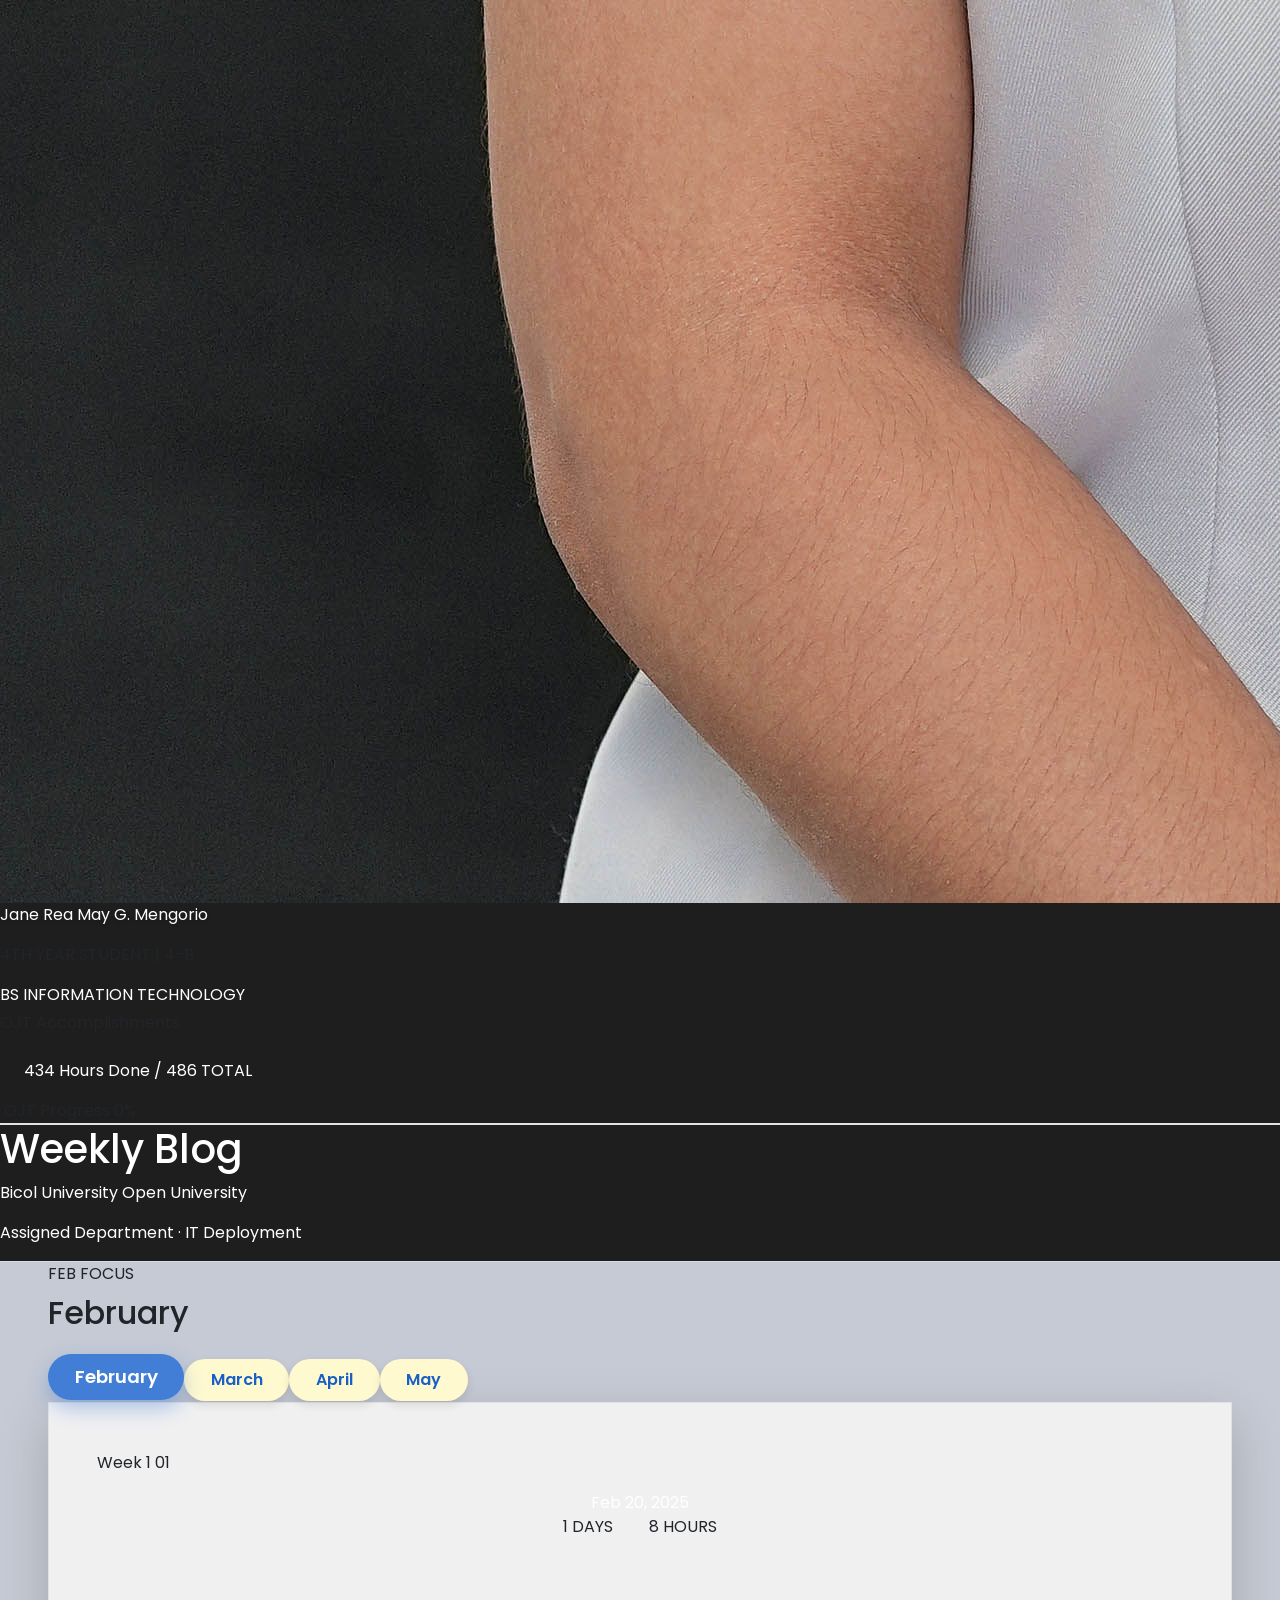
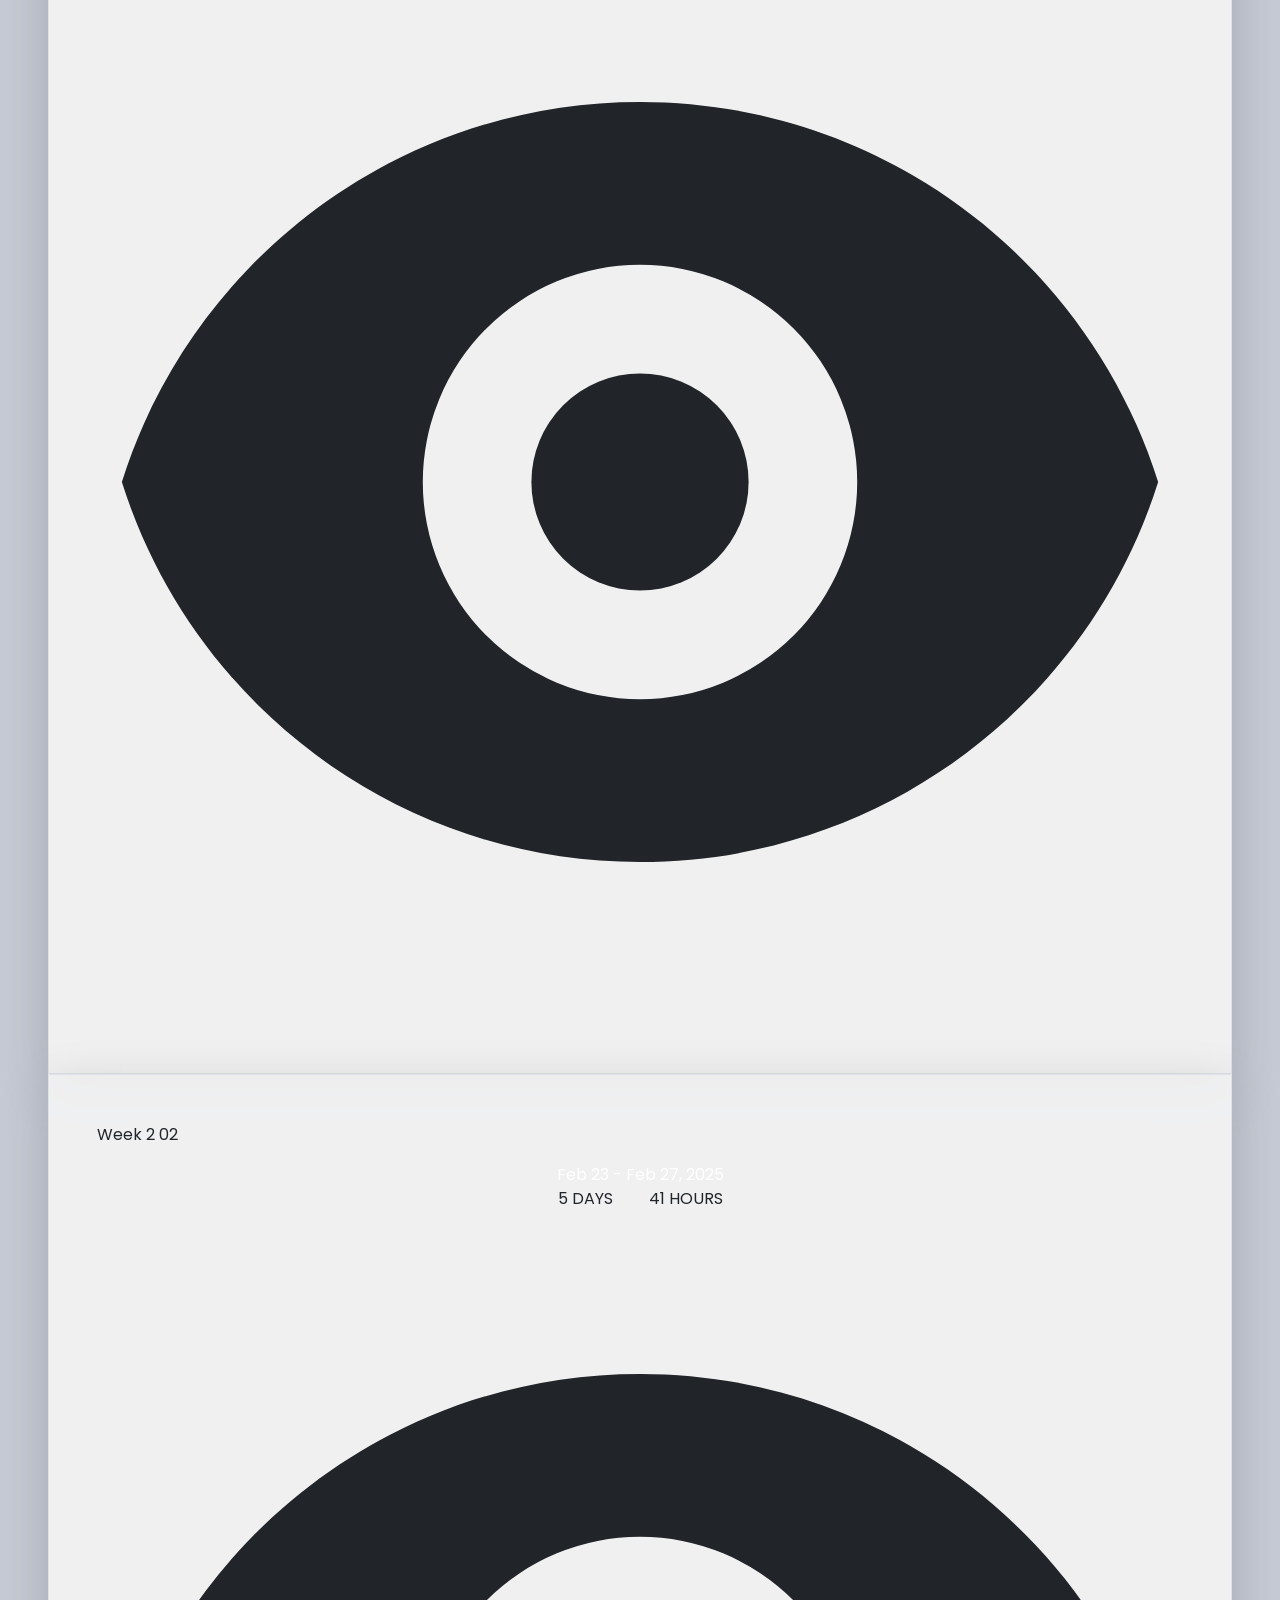
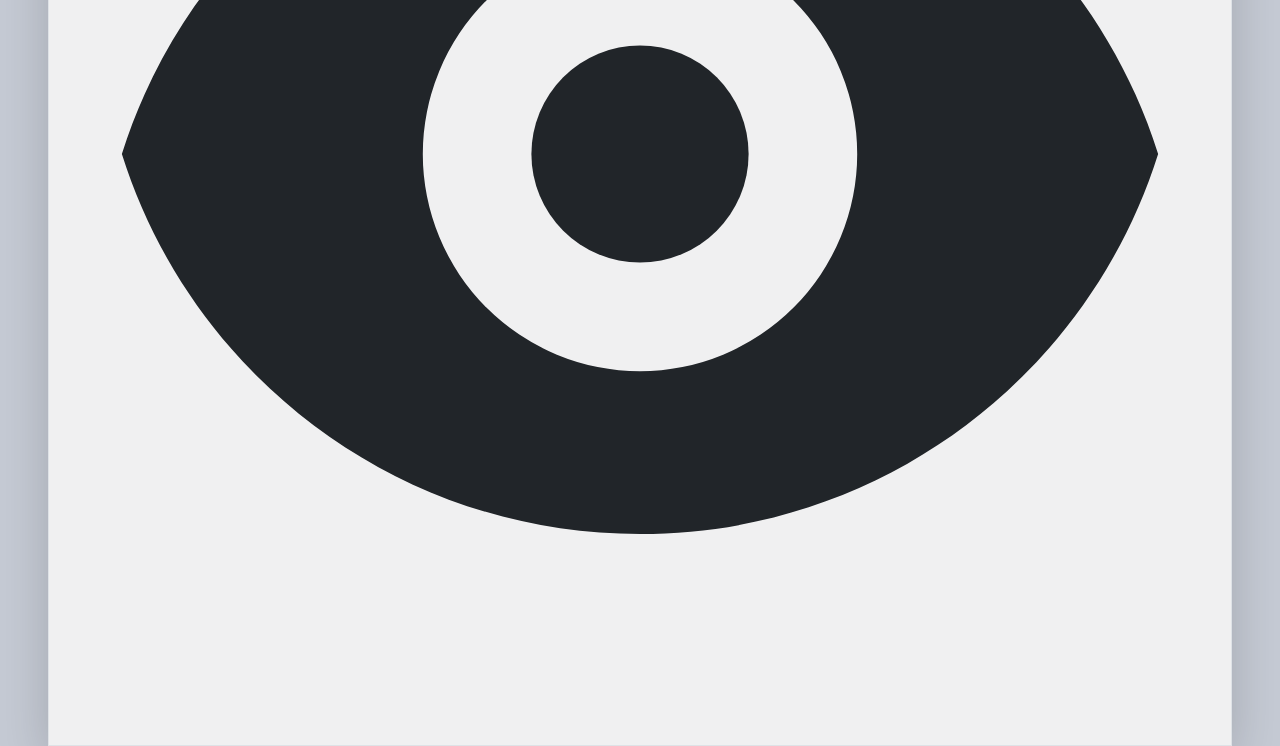
==== commit 6439ee34: "Update hours progress bar UI and functionality" ====
--- a/project/index.html
+++ b/project/index.html
@@ -12,7 +12,7 @@
 
 <body class="bg-[#1E1E1E]">
   <canvas id="graphics-canvas" class="fixed top-0 left-0 w-full h-full -z-10 pointer-events-none"></canvas>
-
+  
   <div class="relative z-10 w-full min-h-screen flex flex-col">
     <div class="px-6 md:px-12 pt-12 pb-10">
       <div class="flex flex-wrap justify-between items-center gap-5 mb-8">
@@ -25,12 +25,32 @@
             <p class="text-white/90 text-sm uppercase font-medium">4TH YEAR STUDENT | 4-B</p>
           </div>
         </div>
-        <div class="text-right">
-          <span class="text-white text-sm font-semibold">BS INFORMATION TECHNOLOGY</span>
-          <p class="text-[#fff9c3] text-2xl md:text-3xl font-bold">OJT Accomplishments</p>
-          <p class="text-white text-lg font-semibold"><span id="totalHoursDisplay">0</span> Hours <span class="text-white/70 text-sm">/ 486 Required</span></p>
+        <div class="text-right flex flex-col items-end">
+      <span class="text-white text-sm font-semibold tracking-wider">BS INFORMATION TECHNOLOGY</span>
+      <p class="text-[#fff9c3] text-2xl md:text-3xl font-bold mt-1">OJT Accomplishments</p>
+    
+      <div class="inline-flex flex-col items-end mt-3">
+    <div class="border-2 border-white/30 bg-white/10 backdrop-blur-md rounded-2xl px-4 py-2 mb-2 transition-all hover:border-white/50">
+      <p class="text-white text-xl font-bold m-0 flex items-baseline gap-2">
+        <span id="totalHoursDisplay" class="text-[#fff9c3]">0</span> 
+        <span class="text-xs uppercase tracking-wider opacity-90">Hours Done</span> 
+        <span class="text-white/60 text-[10px] font-normal">/ 486 TOTAL</span>
+      </p>
+    </div>
+  
+      <div class="flex justify-between items-center mb-1.5 px-1">
+        <span class="text-white/70 text-[10px] font-bold uppercase tracking-[0.2em]">OJT Progress</span>
+        <span id="progressPercent" class="text-[#fff9c3] text-xs font-black">0%</span>
+      </div>
+      <div class="w-full h-2.5 bg-black/30 rounded-full p-[2px] border border-white/10 shadow-inner">
+        <div id="progressBar" 
+             class="h-full bg-gradient-to-r from-[#fff9c3] via-[#ffd700] to-[#fff9c3] rounded-full transition-all duration-1000 ease-out" 
+             style="width: 0%">
         </div>
       </div>
+    </div>
+  </div>
+</div>
       
       <div class="flex flex-wrap justify-between items-end gap-4">
         <div class="flex items-center gap-6">
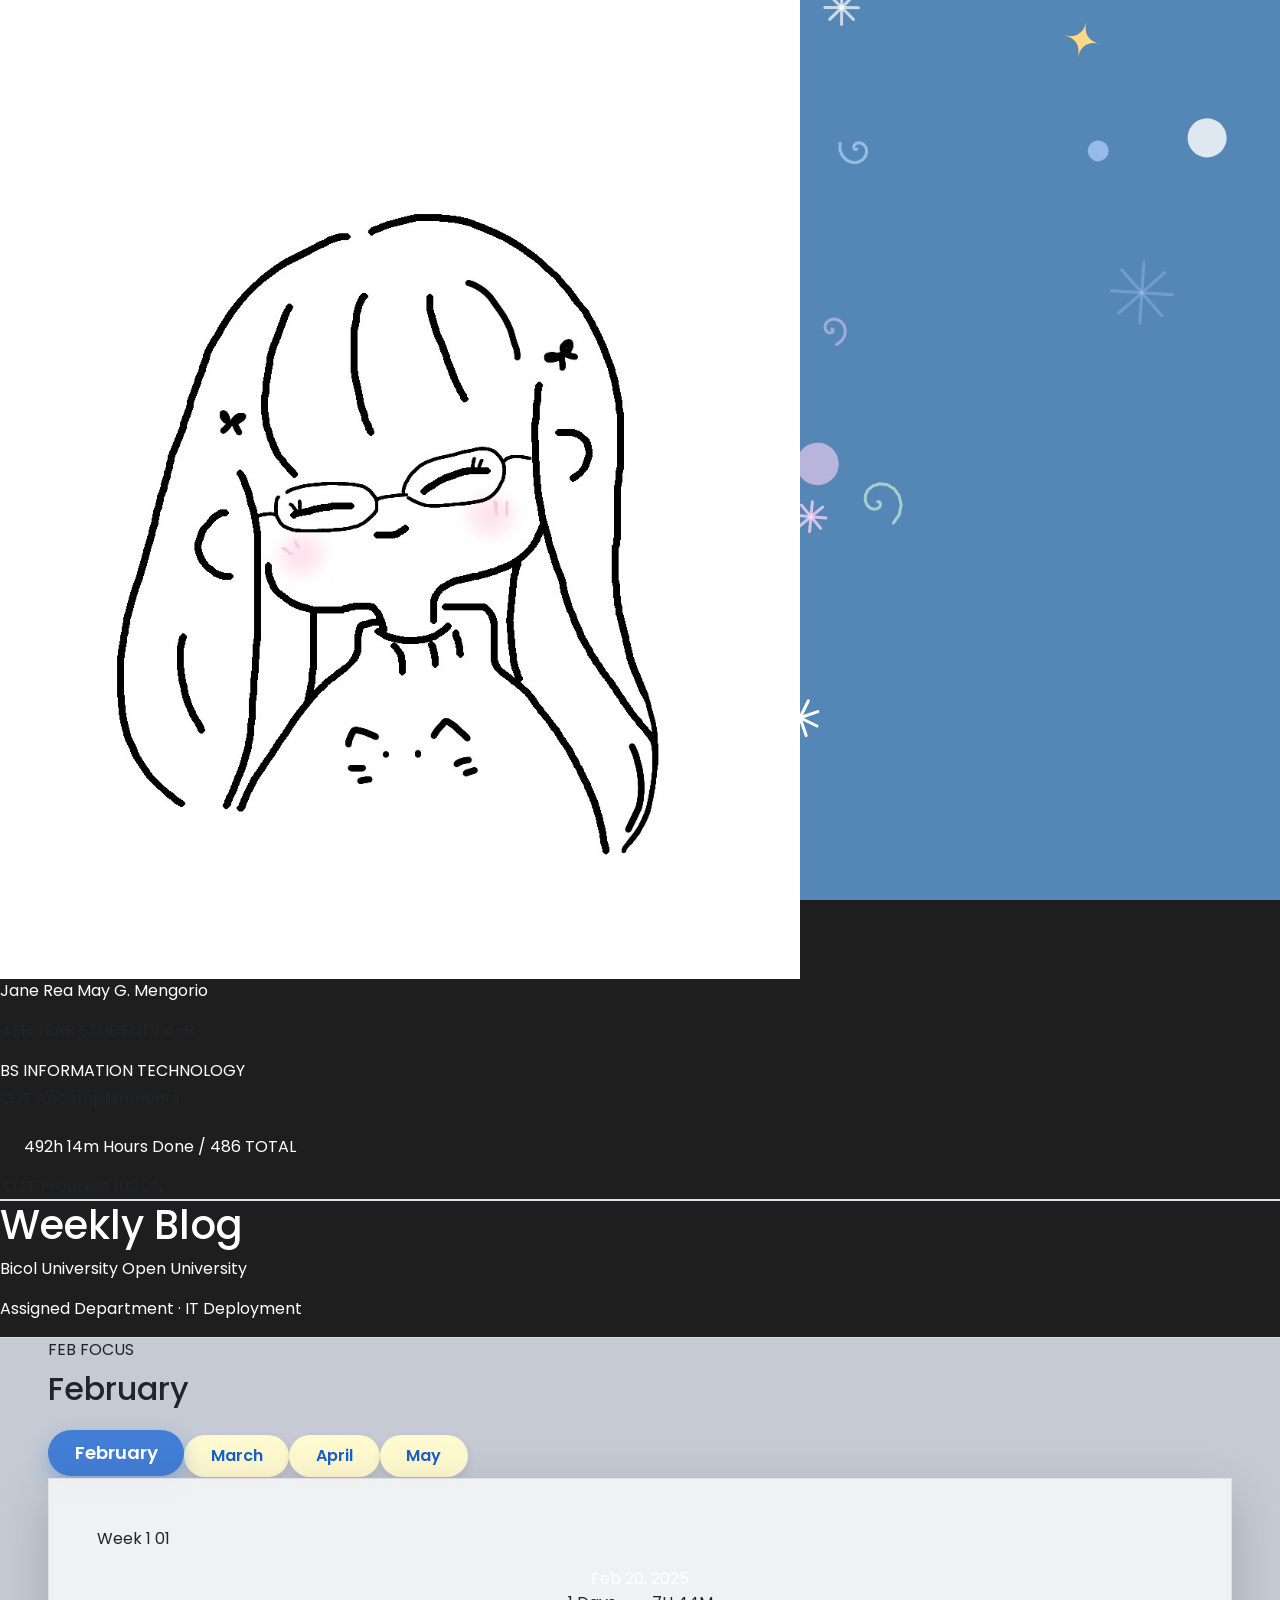
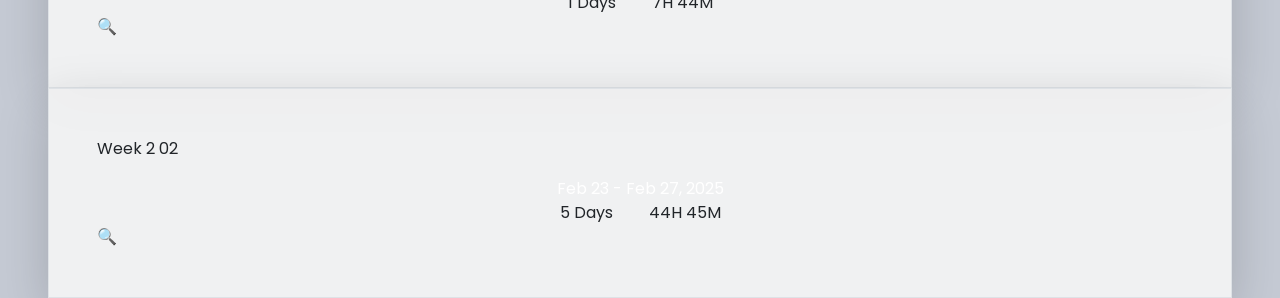
==== commit 2e27001f: "updated blod for april" ====
--- a/project/index.html
+++ b/project/index.html
@@ -14,48 +14,49 @@
   <canvas id="graphics-canvas" class="fixed top-0 left-0 w-full h-full -z-10 pointer-events-none"></canvas>
   
   <div class="relative z-10 w-full min-h-screen flex flex-col">
-    <div class="px-6 md:px-12 pt-12 pb-10">
+    <div class="px-6 md:px-12 pt-9 pb-10">
       <div class="flex flex-wrap justify-between items-center gap-5 mb-8">
         <div class="flex items-center gap-4">
-          <div class="w-20 h-20 rounded-full overflow-hidden border-2 border-white/30">
-            <img src="images/jane.jpg">
+          <div class="w-40 h-40 rounded-full overflow-hidden">
+            <img src="images/profile.jpg" alt="profile">
           </div>
           <div>
             <p class="text-white font-bold md:text-2xl text-xl drop-shadow-md">Jane Rea May G. Mengorio</p>
             <p class="text-white/90 text-sm uppercase font-medium">4TH YEAR STUDENT | 4-B</p>
           </div>
         </div>
+        
         <div class="text-right flex flex-col items-end">
-      <span class="text-white text-sm font-semibold tracking-wider">BS INFORMATION TECHNOLOGY</span>
-      <p class="text-[#fff9c3] text-2xl md:text-3xl font-bold mt-1">OJT Accomplishments</p>
-    
-      <div class="inline-flex flex-col items-end mt-3">
-    <div class="border-2 border-white/30 bg-white/10 backdrop-blur-md rounded-2xl px-4 py-2 mb-2 transition-all hover:border-white/50">
-      <p class="text-white text-xl font-bold m-0 flex items-baseline gap-2">
-        <span id="totalHoursDisplay" class="text-[#fff9c3]">0</span> 
-        <span class="text-xs uppercase tracking-wider opacity-90">Hours Done</span> 
-        <span class="text-white/60 text-[10px] font-normal">/ 486 TOTAL</span>
-      </p>
-    </div>
-  
-      <div class="flex justify-between items-center mb-1.5 px-1">
-        <span class="text-white/70 text-[10px] font-bold uppercase tracking-[0.2em]">OJT Progress</span>
-        <span id="progressPercent" class="text-[#fff9c3] text-xs font-black">0%</span>
-      </div>
-      <div class="w-full h-2.5 bg-black/30 rounded-full p-[2px] border border-white/10 shadow-inner">
-        <div id="progressBar" 
-             class="h-full bg-gradient-to-r from-[#fff9c3] via-[#ffd700] to-[#fff9c3] rounded-full transition-all duration-1000 ease-out" 
-             style="width: 0%">
+          <span class="text-white text-sm font-semibold tracking-wider">BS INFORMATION TECHNOLOGY</span>
+          <p class="text-[#fff9c3] text-2xl md:text-3xl font-bold mt-1">OJT Accomplishments</p>
+        
+          <div class="inline-flex flex-col items-end mt-3">
+            <div class="border-2 border-white/30 bg-white/10 backdrop-blur-md rounded-2xl px-4 py-2 mb-2 transition-all hover:border-white/50">
+              <p class="text-white text-xl font-bold m-0 flex items-baseline gap-2">
+                <span id="totalHoursDisplay" class="text-[#fff9c3]">0</span> 
+                <span class="text-xs uppercase tracking-wider opacity-90">Hours Done</span> 
+                <span class="text-white/80 text-[14px] font-m">/ 486 TOTAL</span>
+              </p>
+            </div>
+          
+            <div class="flex justify-between items-center mb-1.5 px-1">
+              <span class="text-white/70 text-[14px] font-semibold uppercase tracking-[0.2em]">OJT Progress</span>
+              <span id="progressPercent" class="text-[#fff9c3] text-xs font-black"> 0%</span>
+            </div>
+            <div class="w-full h-2.5 bg-black/30 rounded-full p-[2px] border border-white/10 shadow-inner">
+              <div id="progressBar" 
+                   class="h-full bg-gradient-to-r from-[#fff9c3] via-[#ffd700] to-[#fff9c3] rounded-full transition-all duration-1000 ease-out" 
+                   style="width: 0%">
+              </div>
+            </div>
+          </div>
         </div>
       </div>
-    </div>
-  </div>
-</div>
-      
+
       <div class="flex flex-wrap justify-between items-end gap-4">
         <div class="flex items-center gap-6">
-          <div class="w-[180px] h-[4px] bg-white/90 rounded-full"></div>
-          <h1 class="text-7xl md:text-7xl font-medium text-white tracking-tight">Weekly Blog</h1>
+          <div class="w-[190px] h-[7px] bg-white/90 rounded-full"></div>
+          <h1 class="text-8xl md:text-7xl font-medium text-white tracking-tight">Weekly Blog</h1>
         </div>
         <div class="text-right hidden md:block text-white">
           <p class="text-[18px] font-bold text-[#fff9c3]">Bicol University Open University</p>
@@ -64,7 +65,7 @@
       </div>
     </div>
 
-    <div class="bg-[#e3e9f5] rounded-t-[60px] px-5 md:px-14 pt-10 pb-14 flex-grow">
+    <div class="bg-[#e3e9f5] rounded-t-[70px] px-5 md:px-14 pt-10 pb-14 flex-grow">
       <div class="flex flex-wrap items-center justify-between gap-6 mb-12">
         <div class="shrink-0">
           <p class="text-sm font-bold tracking-widest text-gray-500 uppercase mb-2" id="monthCaption">FEB FOCUS</p>
@@ -76,70 +77,83 @@
       <div class="flex flex-wrap gap-8 justify-center items-stretch mb-8" id="weekCardsContainer"></div>
     </div>
   </div>
+    
+  <!-- MAIN MODAL -->
+  <div class="modal fade" id="weekModal" tabindex="-1" aria-hidden="true">
+    <div class="modal-dialog modal-xl modal-dialog-centered">
+      <div class="modal-content custom-figma-modal">
+        <div class="modal-header-figma">
+          <span id="modalMonthTitle" class="text-white font-bold">This week of February</span>
+          <button type="button" class="close-btn-figma" data-bs-dismiss="modal">×</button>
+        </div>
+        <div class="modal-body-figma">
+          <div class="flex flex-wrap items-center gap-4 mb-6">
+            <h2 class="figma-week-title" id="modalWeekSubtitle">WEEK 1</h2>
+            <div class="flex gap-2">
+              <span class="pill-figma">Days: <span id="modalDays">0</span></span>
+              <span class="pill-figma">Date: <span id="modalDateRange">--</span></span>
+            </div>
+          </div>
 
-<div class="modal fade" id="weekModal" tabindex="-1" aria-hidden="true">
-  <div class="modal-dialog modal-lg modal-dialog-centered">
-    <div class="modal-content shadow-2xl border-none">
-      <div class="modal-header !bg-[#5999d4] border-b-0 py-4 px-8 flex justify-between items-center">
-        <h5 class="modal-title text-white text-2xl font-bold" id="modalMonthTitle">Month Details</h5>
-        <button type="button" class="btn-close btn-close-white" data-bs-dismiss="modal" aria-label="Close"></button>
-      </div>
+          <div class="grid grid-cols-1 md:grid-cols-[1.7fr_1fr] gap-3 mb-3">
+            <div class="figma-card self-start" style="height: 450px;">
+              <h6 class="text-xl">Accomplishment Report</h6>
+              <div id="modalBlogText" class="figma-scroll-text text-base leading-relaxed"></div>
+            </div>
+            
+            <!-- REMOVED SCROLL HERE - INALIS ANG overflow-y-auto AT h-full -->
+            <div class="figma-card" style="height: auto; min-height: 450px;">
+              <h6 class="text-xl">Documentation Gallery</h6>
+              <div id="dynamicWeekImages" class="flex flex-col items-center"></div>
+            </div>
+          </div>
+          
+          <div id="wfhSection" class="figma-card mb-3 hidden">
+            <h6 style="text-align: left;" class="text-2xl font-bold tracking-tight">Work From Home</h6>
+            <div id="modalWfhText" class="text-gray-700 leading-relaxed text-justify" style="text-align: justify; text-justify: inter-word;"></div>
+          </div>
 
-      <div class="modal-body px-8 md:px-12 pt-8 pb-8">
-        <div class="text-center mb-8">
-          <p class="text-2xl font-bold text-[#437ed6] mb-4" id="modalWeekSubtitle">Week 1</p>
-          <div class="bg-[#8bbae7]/20 rounded-[30px] p-4 max-w-xl mx-auto shadow-inner">
-            <div id="dynamicWeekImages" class="image-grid-custom"></div>
+          <div class="total-pill mb-3">
+            <p id="modalTotalHours" class="ml-3 font-extrabold text-[20px]">Total Work Hours: 0 hours</p>
+          </div>
+
+          <div class="dtr-table-wrapper">
+            <table class="figma-table">
+              <thead>
+                <tr class="main-tr">
+                  <th rowspan="2" class="week-side-label" id="modalTableWeek">DAYS</th>
+                  <th colspan="2">Morning</th>
+                  <th colspan="2">Afternoon</th>
+                </tr>
+                <tr class="sub-tr">
+                  <th>In</th>
+                  <th>Out</th>
+                  <th>In</th>
+                  <th>Out</th>
+                </tr>
+              </thead>
+              <tbody id="modalTableBody"></tbody>
+            </table>
           </div>
         </div>
+      </div>
+    </div>
+  </div> 
 
-        <div class="space-y-4 mb-8">
-          <div class="flex flex-wrap gap-4 text-sm font-bold text-[#555]">
-            <span class="bg-white px-3 py-1 rounded-lg border">Days: <span id="modalDays" class="text-[#437ed6]">0</span></span>
-            <span class="bg-white px-3 py-1 rounded-lg border">Hours: <span id="modalHours" class="text-[#437ed6]">0</span></span>
-            <span class="bg-white px-3 py-1 rounded-lg border">Date: <span id="modalDateRange" class="text-[#437ed6]">--</span></span>
-          </div>
-
-          <div>
-            <p class="font-bold text-[#437ed6] text-lg mb-2">Weekly Blog / Accomplishments</p>
-            <p id="modalBlogText" class="bg-white p-6 rounded-2xl border border-gray-200 text-gray-700 shadow-sm">
-              No entry yet.
-            </p>
-          </div>
-
-          <div id="wfhSection" class="hidden">
-            <p class="font-bold text-[#195fc7] text-lg mb-2 flex items-center gap-2">
-                <path stroke-linecap="round" stroke-linejoin="round" stroke-width="2" d="M3 12l2-2m0 0l7-7 7 7M5 10v10a1 1 0 001 
-                1h3m10-11l2 2m-2-2v10a1 1 0 01-1 1h-3m-6 0a1 1 0 001-1v-4a1 1 0 011-1h2a1 1 0 011 1v4a1 1 0 001 1m-6 0h6"></path>
-               Work From Home Task
-            </p>
-            <p id="modalWfhText" class="bg-blue-50/50 p-6 rounded-2xl border border-blue-100 text-gray-700 shadow-sm text-justify">
-              WFH details.
-            </p>
-          </div>
-        </div>
-        
-        <div class="bg-[#fffce1] rounded-xl p-4 border border-yellow-100 flex items-center gap-3">
-          <div class="w-3 h-3 rounded-full bg-[#5999d4]"></div>
-          <p class="text-md font-bold text-[#5999d4] m-0" id="modalTotalHours">Total: 0 hrs</p>
+  <div class="modal fade" id="imagePreviewModal" tabindex="-1" aria-hidden="true">
+    <div class="modal-dialog modal-dialog-centered modal-lg">
+      <div class="modal-content bg-black/90 border-0">
+        <div class="modal-body p-0 text-end">
+          <button type="button" class="btn text-white text-3xl me-3 mt-2" data-bs-dismiss="modal">✕</button>
+          <img id="fullPreviewImage" src="" class="w-full object-contain max-h-[80vh] p-3">
         </div>
       </div>
     </div>
   </div>
-</div>
-<div class="modal fade" id="imagePreviewModal" tabindex="-1" aria-hidden="true">
-  <div class="modal-dialog modal-dialog-centered modal-xl">
-    <div class="modal-content !bg-transparent border-0 shadow-none">
-      <div class="modal-body p-0 flex justify-center items-center relative">
-        <button type="button" class="btn-close btn-close-white absolute top-0 right-0 m-4 z-50" data-bs-dismiss="modal" aria-label="Close"></button>
-        <img src="" id="fullPreviewImage" class="max-h-[90vh] max-w-full rounded-lg shadow-2xl object-contain">
-      </div>
-    </div>
-  </div>
-</div>
-<script src="https://cdn.jsdelivr.net/npm/bootstrap@5.3.0-alpha1/dist/js/bootstrap.bundle.min.js"></script>
-<script src="data.js"></script>
-<script src="graphic.js"></script>
-<script src="home.js"></script>
+  
+  <script src="https://cdn.jsdelivr.net/npm/bootstrap@5.3.0-alpha1/dist/js/bootstrap.bundle.min.js"></script>
+  <script src="data.js"></script>
+  <script src="graphic.js"></script>
+  <script src="home.js"></script> 
 </body>
 </html>
--- a/project/style.css
+++ b/project/style.css
@@ -89,46 +89,247 @@
   animation: slideFadeIn 0.5s ease-out forwards;
 }
 
-/* Modal Adjustments */
-.modal-content {
-  background-color: #fffdf0 !important;
-  border-radius: 30px !important;
+#progressBar {
+  background-size: 200% 100%;
+  animation: barFlow 3s linear infinite;
+}
+
+@keyframes barFlow {
+  0% { background-position: 100% 0%; }
+  100% { background-position: -100% 0%; }
+}
+
+/* Modal Styles */
+.custom-figma-modal {
+  background-color: #fff8d3 !important; 
+  border-radius: 40px !important;
+  border: none !important;
   overflow: hidden;
-  border: none !important;
-  box-shadow: 0 25px 50px -12px rgba(0, 0, 0, 0.3) !important;
-}
-
-#modalBlogText {
+}
+
+.modal-header-figma {
+  background-color: #5999d4;
+  padding: 12px 30px;
+  display: flex;
+  justify-content: space-between;
+  align-items: center;
+}
+
+.close-btn-figma {
+  background: #fff9c3;
+  color: #5999d4;
+  border: none;
+  width: 26px;
+  height: 26px;
+  border-radius: 50%;
+  font-weight: 900;
+  display: flex;
+  align-items: center;
+  justify-content: center;
+  cursor: pointer;
+}
+
+.modal-body-figma { 
+  padding: 30px; 
+}
+
+.figma-week-title {
+  color: #5999d4;
+  font-weight: 900;
+  font-size: 68px;
+  font-style: extrabold;
+  margin: 0;
+  line-height: 1;
+}
+
+.pill-figma {
+  border: 2.5px solid #5999d4;
+  color: #5999d4;
+  background: #ffffff;
+  padding: 10px 40px;
+  border-radius: 40px;
+  font-weight: 800;
+  font-size: 15px;
+}
+
+/* FIXED: Accomplishment Report Container */
+.figma-card {
+  background: rgb(255, 255, 255);
+  border-radius: 30px;
+  padding: 20px;
+  border: 1px solid #e0e6ed;
+  box-shadow: 0 8px 20px rgba(0,0,0,0.05);
+  display: flex;
+  flex-direction: column;
+  overflow: hidden;
+}
+
+.figma-card h6 {
+  color: #5999d4;
+  font-weight: 800;
+  text-align: center;
+  margin-bottom: 15px;
+  flex-shrink: 0;
+}
+
+/* FIXED: Scrollable text area */
+.figma-scroll-text {
+  flex: 1;
+  overflow-y: auto;
+  font-size: 15px;
+  line-height: 1.6;
   text-align: justify;
-  text-justify: inter-word;
-  line-height: 1.7;
-  color: #334155;
-}
-
-/* Gallery & Image Grid */
-.image-grid-custom {
-  display: grid;
-  grid-template-columns: repeat(auto-fill, minmax(130px, 1fr));
-  gap: 1rem;
-}
-
-.gallery-img {
-  transition: transform 0.3s ease;
-  aspect-ratio: 4/3;
+  padding-right: 10px;
+  max-height: 100%;
+}
+
+/* Custom scrollbar for accomplishment report */
+.figma-scroll-text::-webkit-scrollbar {
+  width: 6px;
+}
+
+.figma-scroll-text::-webkit-scrollbar-track {
+  background: #cbd5e1;
+  border-radius: 10px;
+}
+
+.figma-scroll-text::-webkit-scrollbar-thumb {
+  background: #437ed6;
+  border-radius: 10px;
+}
+
+.figma-scroll-text::-webkit-scrollbar-thumb:hover {
+  background: #2d5fa8;
+}
+
+/* Hours and Total Styles */
+.hours-pill-figma {
+  background: white;
+  color: #5999d4;
+  padding: 10px 30px;
+  border-radius: 50px;
+  display: inline-block;
+  border: 1px solid #e0e6ed;
+}
+
+.total-pill {
+  padding: 10px 10px;
+  border-radius: 50px;
+  background: white;
+  color: #5999d4;
+}
+
+/* DTR Table Styles */
+.dtr-table-wrapper {
+  background-color: #c7d9f1;
+  padding: 15px;
+  border-radius: 25px;
+}
+
+.figma-table {
+  width: 100%;
+  border-collapse: separate;
+  border-spacing: 0 6px;
+}
+
+.main-tr th, .sub-tr th {
+  color: #1074d3;
+  font-size: 16px;
+  text-transform: uppercase;
+  text-align: center;
+  font-weight: 900;
+}
+
+.day-col {
+  background: white;
+  color: #5999d4;
+  font-weight: 800;
+  padding: 10px 15px;
+  border-radius: 15px 0 0 15px;
+  font-size: 16px;
+}
+
+.time-col {
+  background: rgba(255, 255, 255, 0.6);
+  color: #5999d4;
+  font-weight: 700;
+  text-align: center;
+  font-size: 13px;
+}
+
+.time-col:last-child {
+  border-radius: 0 15px 15px 0;
+}
+
+/* Documentation Gallery Styles */
+.main-doc-img {
+  width: 100%;
+  height: 300px;
   object-fit: cover;
-}
-
-.gallery-img:hover {
-  transform: scale(1.05);
-}
-
-/* Avatar Polish */
-.avatar-gradient {
-  background: linear-gradient(135deg, #fff9c3, #b8d4f0);
-  padding: 2px;
-}
-
-/* Drop Shadows for text on animated background */
-.drop-shadow-md {
-  text-shadow: 0 2px 4px rgba(0,0,0,0.2);
+  border-radius: 15px;
+  transition: opacity 0.3s ease-in-out;
+  cursor: pointer;
+}
+
+.main-doc-img.fade-out {
+  opacity: 0;
+}
+
+/* Thumbnail Row Styling */
+.thumb-row {
+  display: flex;
+  gap: 10px;
+  flex-wrap: wrap; 
+  justify-content: center;
+}
+
+.thumb-row img {
+  width: 50px;
+  height: 50px;
+  object-fit: cover;
+  border-radius: 8px;
+  cursor: pointer;
+  border: 2px solid transparent;
+  transition: all 0.2s ease;
+}
+
+.thumb-row img.active-thumb {
+  border-color: #5999d4;
+  transform: scale(1.1);
+}
+
+.thumb-row::-webkit-scrollbar { 
+  display: none; 
+}
+
+/* Responsive Adjustments */
+@media (max-width: 768px) {
+  .figma-week-title {
+    font-size: 40px;
+  }
+  
+  .pill-figma {
+    padding: 6px 20px;
+    font-size: 12px;
+  }
+  
+  .modal-body-figma {
+    padding: 20px;
+  }
+  
+  .figma-card {
+    padding: 15px;
+  }
+  
+  .figma-card h6 {
+    font-size: 18px;
+  }
+  
+  .figma-scroll-text {
+    font-size: 13px;
+  }
+  
+  .main-doc-img {
+    height: 200px;
+  }
 }
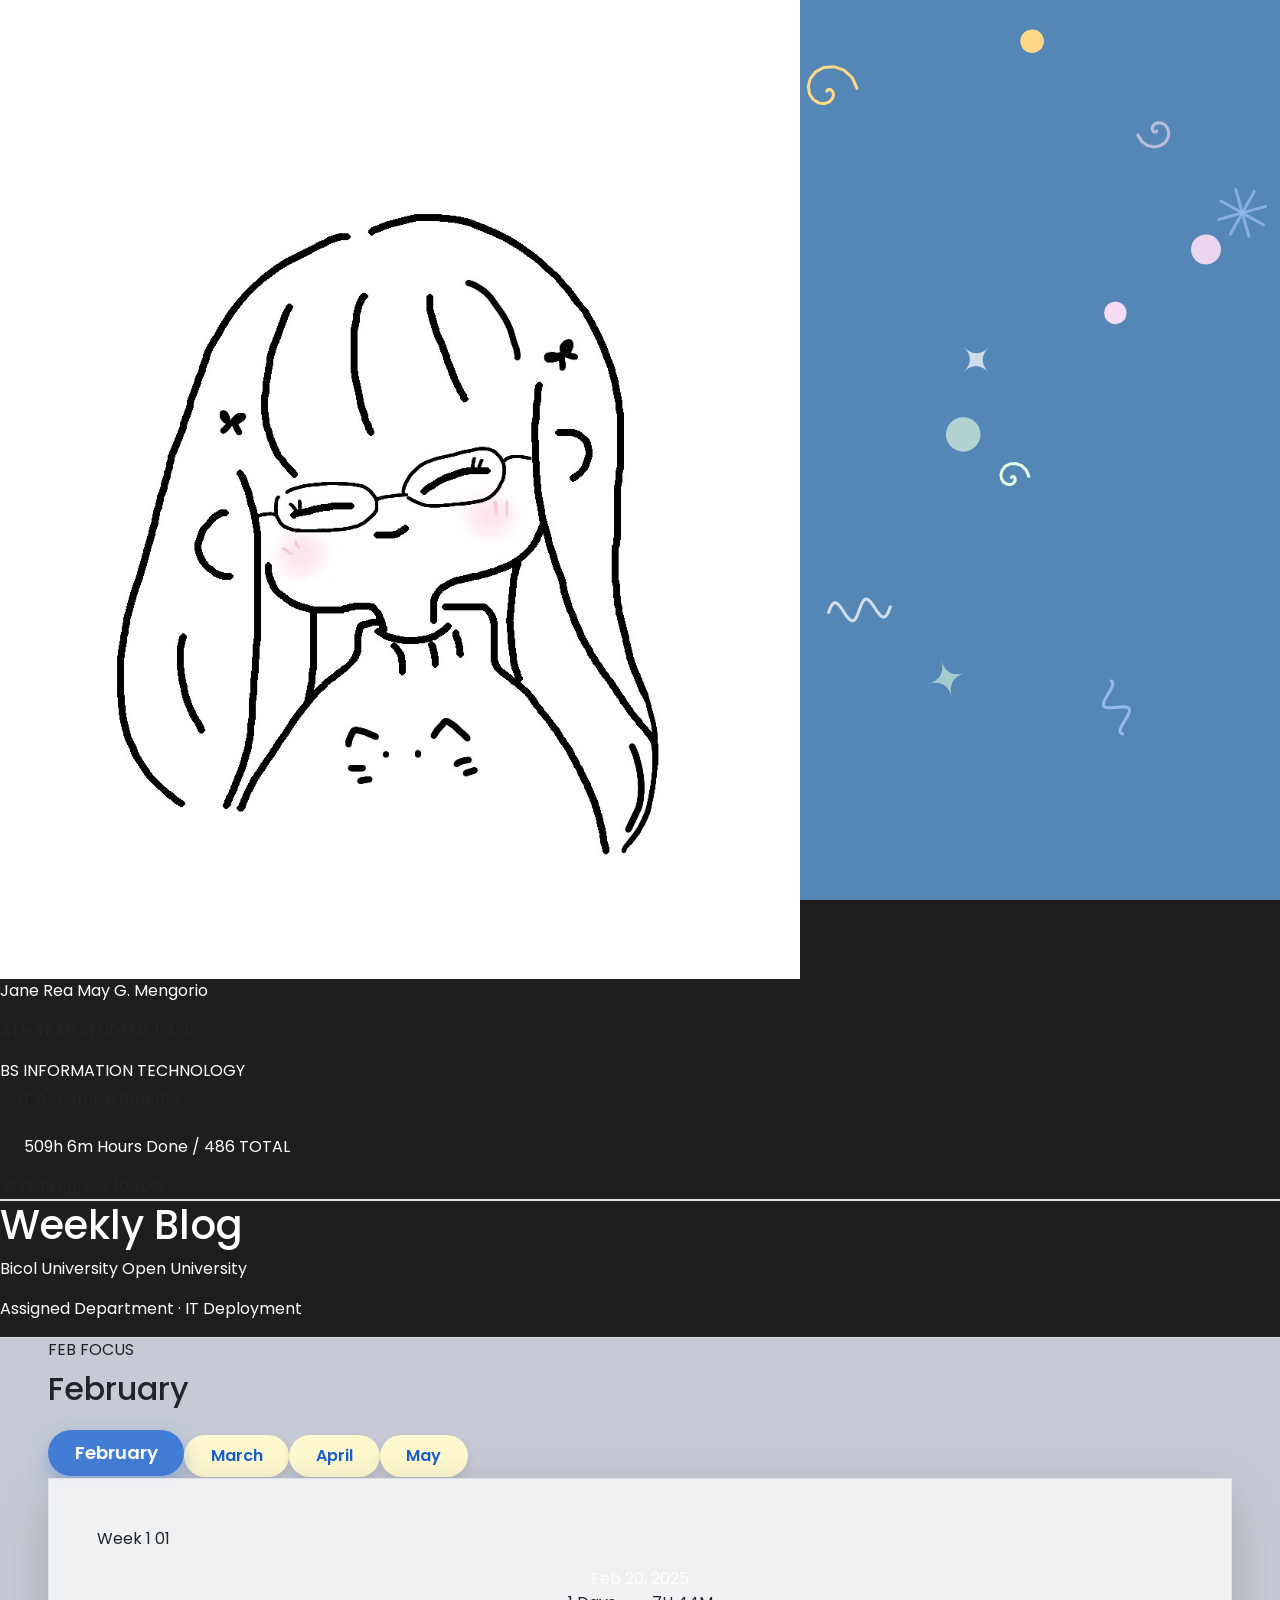
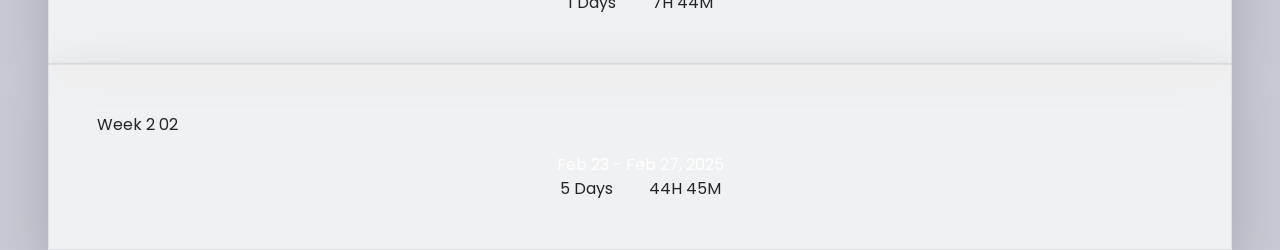
==== commit 0730fa2b: "updated final blog" ====
--- a/project/index.html
+++ b/project/index.html
@@ -17,9 +17,9 @@
     <div class="px-6 md:px-12 pt-9 pb-10">
       <div class="flex flex-wrap justify-between items-center gap-5 mb-8">
         <div class="flex items-center gap-4">
-          <div class="w-40 h-40 rounded-full overflow-hidden">
-            <img src="images/profile.jpg" alt="profile">
-          </div>
+       <div class="w-40 h-40 rounded-full overflow-hidden border-[9px] border-[#b6c8f3]">
+        <img src="images/profile.jpg" alt="profile">
+      </div>
           <div>
             <p class="text-white font-bold md:text-2xl text-xl drop-shadow-md">Jane Rea May G. Mengorio</p>
             <p class="text-white/90 text-sm uppercase font-medium">4TH YEAR STUDENT | 4-B</p>
@@ -43,9 +43,9 @@
               <span class="text-white/70 text-[14px] font-semibold uppercase tracking-[0.2em]">OJT Progress</span>
               <span id="progressPercent" class="text-[#fff9c3] text-xs font-black"> 0%</span>
             </div>
-            <div class="w-full h-2.5 bg-black/30 rounded-full p-[2px] border border-white/10 shadow-inner">
+            <div class="w-full h-4 bg-black/30 rounded-full p-[2px] border border-white/10 shadow-inner">
               <div id="progressBar" 
-                   class="h-full bg-gradient-to-r from-[#fff9c3] via-[#ffd700] to-[#fff9c3] rounded-full transition-all duration-1000 ease-out" 
+                   class="h-full bg-gradient-to-r from-[#d8f2ff] via-[#acd0e4] to-[#d8ffee] rounded-full transition-all duration-1000 ease-out" 
                    style="width: 0%">
               </div>
             </div>
@@ -56,7 +56,7 @@
       <div class="flex flex-wrap justify-between items-end gap-4">
         <div class="flex items-center gap-6">
           <div class="w-[190px] h-[7px] bg-white/90 rounded-full"></div>
-          <h1 class="text-8xl md:text-7xl font-medium text-white tracking-tight">Weekly Blog</h1>
+          <h1 class="text-8xl md:text-7xl font-semibold text-white tracking-tight">Weekly Blog</h1>
         </div>
         <div class="text-right hidden md:block text-white">
           <p class="text-[18px] font-bold text-[#fff9c3]">Bicol University Open University</p>
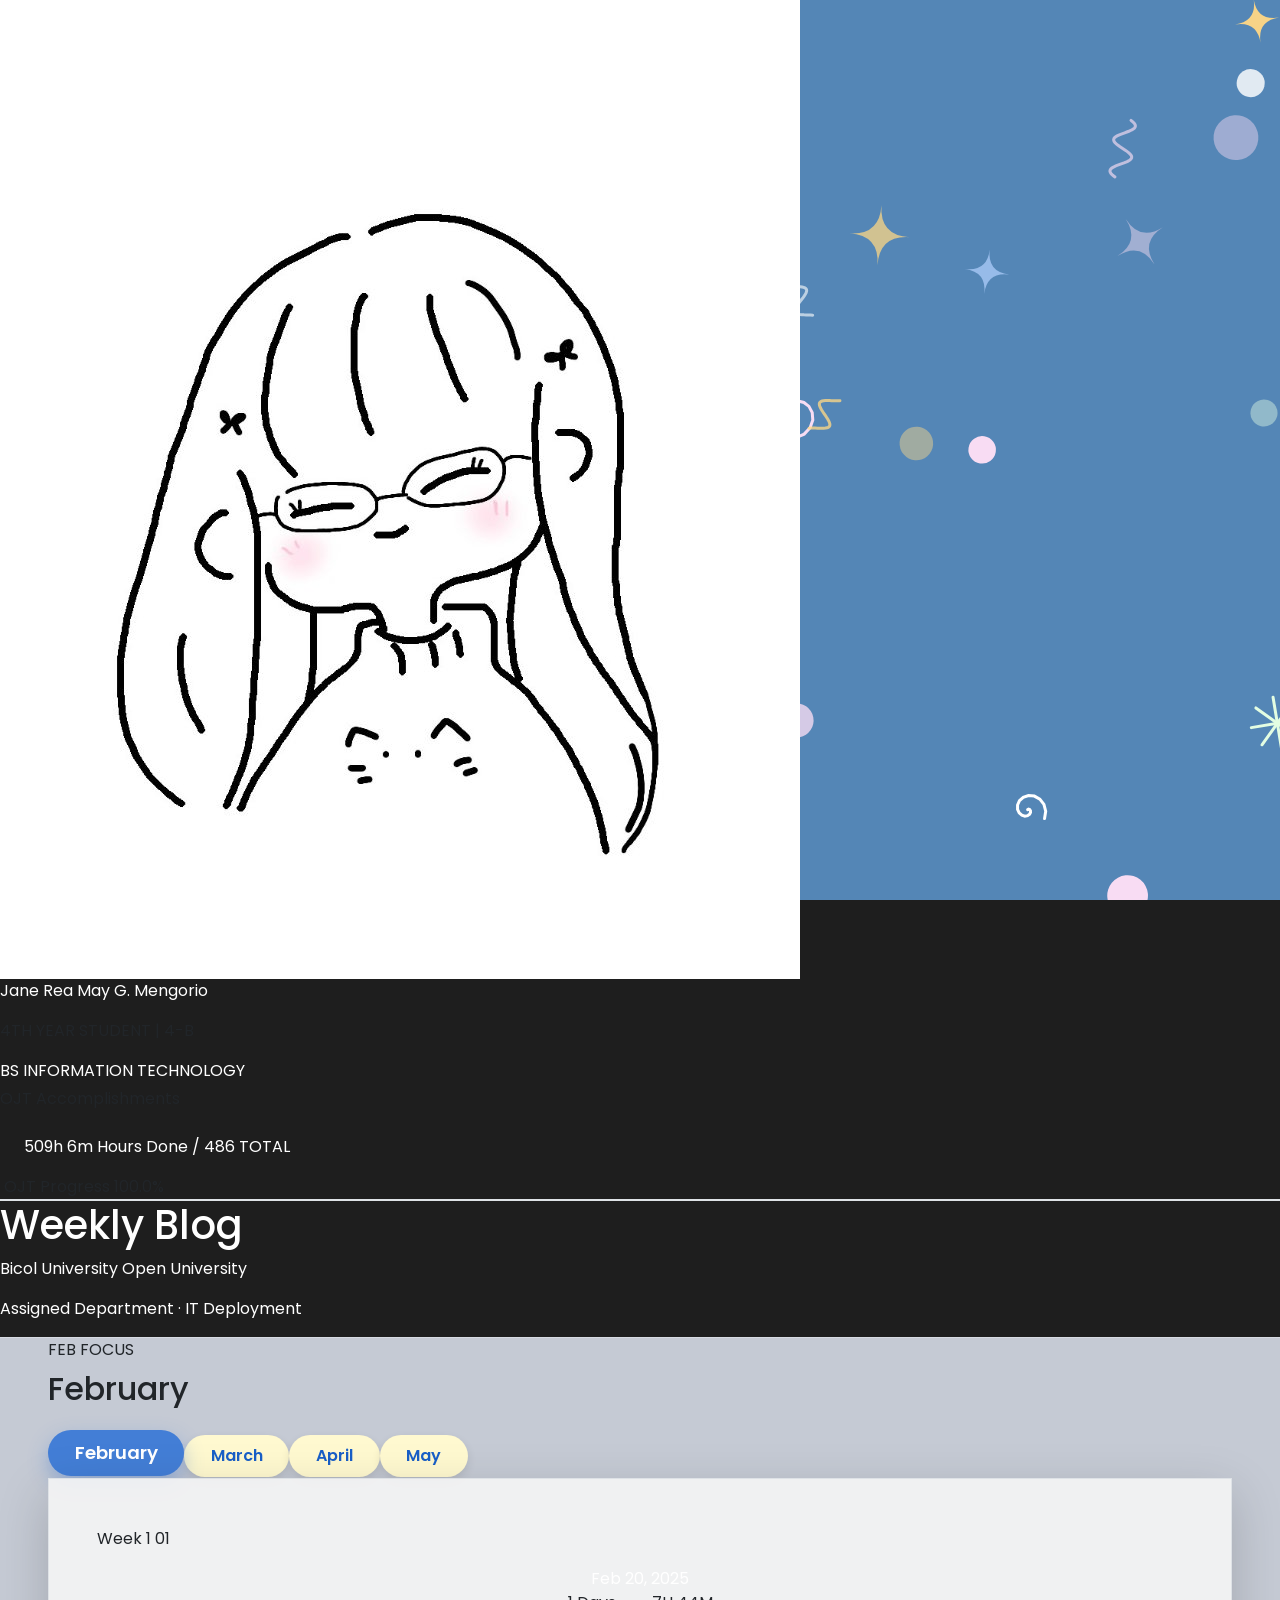
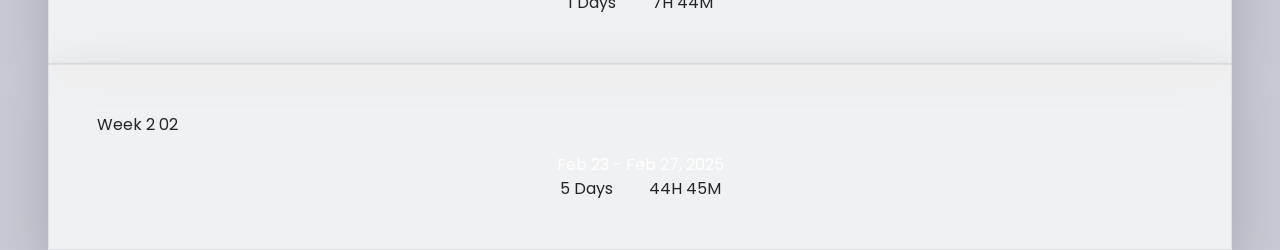
==== commit 3f6ff659: "fix: update naming in index.html and refresh data.js" ====
--- a/project/index.html
+++ b/project/index.html
@@ -4,156 +4,333 @@
   <meta charset="UTF-8">
   <meta name="viewport" content="width=device-width, initial-scale=1.0">
   <title>OJT Compass · Weekly Blog Dashboard</title>
+
   <link href="https://fonts.googleapis.com/css2?family=Poppins:wght@300;400;500;600;700;800;900&display=swap" rel="stylesheet">
+  
   <script src="https://cdn.tailwindcss.com"></script>
+
   <link href="https://cdn.jsdelivr.net/npm/bootstrap@5.3.0-alpha1/dist/css/bootstrap.min.css" rel="stylesheet">
+
   <link rel="stylesheet" href="style.css">
 </head>
 
 <body class="bg-[#1E1E1E]">
+
   <canvas id="graphics-canvas" class="fixed top-0 left-0 w-full h-full -z-10 pointer-events-none"></canvas>
-  
+
   <div class="relative z-10 w-full min-h-screen flex flex-col">
+
     <div class="px-6 md:px-12 pt-9 pb-10">
+
       <div class="flex flex-wrap justify-between items-center gap-5 mb-8">
+
         <div class="flex items-center gap-4">
-       <div class="w-40 h-40 rounded-full overflow-hidden border-[9px] border-[#b6c8f3]">
-        <img src="images/profile.jpg" alt="profile">
-      </div>
+
+          <div class="w-40 h-40 rounded-full overflow-hidden border-[9px] border-[#b6c8f3]">
+            <img src="images/profile.jpg" alt="profile">
+          </div>
+
           <div>
-            <p class="text-white font-bold md:text-2xl text-xl drop-shadow-md">Jane Rea May G. Mengorio</p>
-            <p class="text-white/90 text-sm uppercase font-medium">4TH YEAR STUDENT | 4-B</p>
-          </div>
-        </div>
-        
+            <p class="text-white font-bold md:text-2xl text-xl drop-shadow-md">
+              Jane Rea May G. Mengorio
+            </p>
+
+            <p class="text-white/90 text-sm uppercase font-medium">
+              4TH YEAR STUDENT | 4-B
+            </p>
+          </div>
+
+        </div>
+
         <div class="text-right flex flex-col items-end">
-          <span class="text-white text-sm font-semibold tracking-wider">BS INFORMATION TECHNOLOGY</span>
-          <p class="text-[#fff9c3] text-2xl md:text-3xl font-bold mt-1">OJT Accomplishments</p>
-        
+
+          <span class="text-white text-sm font-semibold tracking-wider">
+            BS INFORMATION TECHNOLOGY
+          </span>
+
+          <p class="text-[#fff9c3] text-2xl md:text-3xl font-bold mt-1">
+            OJT Accomplishments
+          </p>
+
           <div class="inline-flex flex-col items-end mt-3">
+
             <div class="border-2 border-white/30 bg-white/10 backdrop-blur-md rounded-2xl px-4 py-2 mb-2 transition-all hover:border-white/50">
+
               <p class="text-white text-xl font-bold m-0 flex items-baseline gap-2">
-                <span id="totalHoursDisplay" class="text-[#fff9c3]">0</span> 
-                <span class="text-xs uppercase tracking-wider opacity-90">Hours Done</span> 
-                <span class="text-white/80 text-[14px] font-m">/ 486 TOTAL</span>
+
+                <span id="totalHoursDisplay" class="text-[#fff9c3]">0</span>
+
+                <span class="text-xs uppercase tracking-wider opacity-90">
+                  Hours Done
+                </span>
+
+                <span class="text-white/80 text-[14px] font-m">
+                  / 486 TOTAL
+                </span>
+
               </p>
-            </div>
-          
+
+            </div>
+
             <div class="flex justify-between items-center mb-1.5 px-1">
-              <span class="text-white/70 text-[14px] font-semibold uppercase tracking-[0.2em]">OJT Progress</span>
-              <span id="progressPercent" class="text-[#fff9c3] text-xs font-black"> 0%</span>
-            </div>
+
+              <span class="text-white/70 text-[14px] font-semibold uppercase tracking-[0.2em]">
+                OJT Progress
+              </span>
+
+              <span id="progressPercent" class="text-[#fff9c3] text-xs font-black">
+                0%
+              </span>
+
+            </div>
+
             <div class="w-full h-4 bg-black/30 rounded-full p-[2px] border border-white/10 shadow-inner">
-              <div id="progressBar" 
-                   class="h-full bg-gradient-to-r from-[#d8f2ff] via-[#acd0e4] to-[#d8ffee] rounded-full transition-all duration-1000 ease-out" 
-                   style="width: 0%">
+
+              <div
+                id="progressBar"
+                class="h-full bg-gradient-to-r from-[#d8f2ff] via-[#acd0e4] to-[#d8ffee] rounded-full transition-all duration-1000 ease-out"
+                style="width: 0%">
               </div>
-            </div>
-          </div>
-        </div>
+
+            </div>
+
+          </div>
+
+        </div>
+
       </div>
 
       <div class="flex flex-wrap justify-between items-end gap-4">
+
         <div class="flex items-center gap-6">
+
           <div class="w-[190px] h-[7px] bg-white/90 rounded-full"></div>
-          <h1 class="text-8xl md:text-7xl font-semibold text-white tracking-tight">Weekly Blog</h1>
-        </div>
+
+          <h1 class="text-8xl md:text-7xl font-semibold text-white tracking-tight">
+            Weekly Blog
+          </h1>
+
+        </div>
+
         <div class="text-right hidden md:block text-white">
-          <p class="text-[18px] font-bold text-[#fff9c3]">Bicol University Open University</p>
-          <p class="text-white/80 text-sm">Assigned Department · IT Deployment</p>
-        </div>
-      </div>
+
+          <p class="text-[18px] font-bold text-[#fff9c3]">
+            Bicol University Open University
+          </p>
+
+          <p class="text-white/80 text-sm">
+            Assigned Department · IT Deployment
+          </p>
+
+        </div>
+
+      </div>
+
     </div>
 
     <div class="bg-[#e3e9f5] rounded-t-[70px] px-5 md:px-14 pt-10 pb-14 flex-grow">
+
       <div class="flex flex-wrap items-center justify-between gap-6 mb-12">
+
         <div class="shrink-0">
-          <p class="text-sm font-bold tracking-widest text-gray-500 uppercase mb-2" id="monthCaption">FEB FOCUS</p>
-          <h2 class="text-6xl md:text-9xl font-black text-[#437ed6] tracking-tighter leading-none" id="activeMonth">February</h2>
+
+          <p
+            class="text-sm font-bold tracking-widest text-gray-500 uppercase mb-2"
+            id="monthCaption">
+            FEB FOCUS
+          </p>
+
+          <h2
+            class="text-6xl md:text-9xl font-black text-[#437ed6] tracking-tighter leading-none"
+            id="activeMonth">
+            February
+          </h2>
+
           <div class="w-[160px] h-[8px] bg-[#437ed6] rounded-full mt-4"></div>
-        </div>
+
+        </div>
+
         <div class="flex flex-wrap gap-3 justify-end" id="monthPillsRight"></div>
-      </div>
-      <div class="flex flex-wrap gap-8 justify-center items-stretch mb-8" id="weekCardsContainer"></div>
+
+      </div>
+
+      <div
+        class="flex flex-wrap gap-8 justify-center items-stretch mb-8"
+        id="weekCardsContainer">
+      </div>
+
     </div>
+
   </div>
-    
+
   <!-- MAIN MODAL -->
   <div class="modal fade" id="weekModal" tabindex="-1" aria-hidden="true">
+
     <div class="modal-dialog modal-xl modal-dialog-centered">
-      <div class="modal-content custom-figma-modal">
-        <div class="modal-header-figma">
-          <span id="modalMonthTitle" class="text-white font-bold">This week of February</span>
-          <button type="button" class="close-btn-figma" data-bs-dismiss="modal">×</button>
-        </div>
-        <div class="modal-body-figma">
+
+      <div class="modal-content custom-modal">
+
+        <div class="modal-header-custom">
+
+          <span id="modalMonthTitle" class="text-white font-bold">
+            This week of February
+          </span>
+
+          <button type="button" class="close-btn-custom" data-bs-dismiss="modal">
+            ×
+          </button>
+
+        </div>
+
+        <div class="modal-body-custom">
+
           <div class="flex flex-wrap items-center gap-4 mb-6">
-            <h2 class="figma-week-title" id="modalWeekSubtitle">WEEK 1</h2>
+
+            <h2 class="week-title" id="modalWeekSubtitle">
+              WEEK 1
+            </h2>
+
             <div class="flex gap-2">
-              <span class="pill-figma">Days: <span id="modalDays">0</span></span>
-              <span class="pill-figma">Date: <span id="modalDateRange">--</span></span>
-            </div>
+
+              <span class="info-pill">
+                Days: <span id="modalDays">0</span>
+              </span>
+
+              <span class="info-pill">
+                Date: <span id="modalDateRange">--</span>
+              </span>
+
+            </div>
+
           </div>
 
           <div class="grid grid-cols-1 md:grid-cols-[1.7fr_1fr] gap-3 mb-3">
-            <div class="figma-card self-start" style="height: 450px;">
+
+            <div class="content-card self-start" style="height: 450px;">
+
               <h6 class="text-xl">Accomplishment Report</h6>
-              <div id="modalBlogText" class="figma-scroll-text text-base leading-relaxed"></div>
-            </div>
-            
-            <!-- REMOVED SCROLL HERE - INALIS ANG overflow-y-auto AT h-full -->
-            <div class="figma-card" style="height: auto; min-height: 450px;">
+
+              <div
+                id="modalBlogText"
+                class="scroll-text text-base leading-relaxed">
+              </div>
+
+            </div>
+
+            <div class="content-card" style="height: auto; min-height: 450px;">
+
               <h6 class="text-xl">Documentation Gallery</h6>
-              <div id="dynamicWeekImages" class="flex flex-col items-center"></div>
-            </div>
-          </div>
-          
-          <div id="wfhSection" class="figma-card mb-3 hidden">
-            <h6 style="text-align: left;" class="text-2xl font-bold tracking-tight">Work From Home</h6>
-            <div id="modalWfhText" class="text-gray-700 leading-relaxed text-justify" style="text-align: justify; text-justify: inter-word;"></div>
+
+              <div
+                id="dynamicWeekImages"
+                class="flex flex-col items-center">
+              </div>
+
+            </div>
+
+          </div>
+
+          <div id="wfhSection" class="content-card mb-3 hidden">
+
+            <h6
+              style="text-align: left;"
+              class="text-2xl font-bold tracking-tight">
+              Work From Home
+            </h6>
+
+            <div
+              id="modalWfhText"
+              class="text-gray-700 leading-relaxed text-justify"
+              style="text-align: justify; text-justify: inter-word;">
+            </div>
+
           </div>
 
           <div class="total-pill mb-3">
-            <p id="modalTotalHours" class="ml-3 font-extrabold text-[20px]">Total Work Hours: 0 hours</p>
+
+            <p id="modalTotalHours" class="ml-3 font-extrabold text-[20px]">
+              Total Work Hours: 0 hours
+            </p>
+
           </div>
 
           <div class="dtr-table-wrapper">
-            <table class="figma-table">
+
+            <table class="custom-table">
+
               <thead>
+
                 <tr class="main-tr">
-                  <th rowspan="2" class="week-side-label" id="modalTableWeek">DAYS</th>
+
+                  <th rowspan="2" class="week-side-label" id="modalTableWeek">
+                    DAYS
+                  </th>
+
                   <th colspan="2">Morning</th>
+
                   <th colspan="2">Afternoon</th>
+
                 </tr>
+
                 <tr class="sub-tr">
+
                   <th>In</th>
                   <th>Out</th>
                   <th>In</th>
                   <th>Out</th>
+
                 </tr>
+
               </thead>
+
               <tbody id="modalTableBody"></tbody>
+
             </table>
-          </div>
-        </div>
-      </div>
+
+          </div>
+
+        </div>
+
+      </div>
+
     </div>
-  </div> 
-
+
+  </div>
+
+  <!-- IMAGE PREVIEW MODAL -->
   <div class="modal fade" id="imagePreviewModal" tabindex="-1" aria-hidden="true">
+
     <div class="modal-dialog modal-dialog-centered modal-lg">
+
       <div class="modal-content bg-black/90 border-0">
+
         <div class="modal-body p-0 text-end">
-          <button type="button" class="btn text-white text-3xl me-3 mt-2" data-bs-dismiss="modal">✕</button>
-          <img id="fullPreviewImage" src="" class="w-full object-contain max-h-[80vh] p-3">
-        </div>
-      </div>
+
+          <button
+            type="button"
+            class="btn text-white text-3xl me-3 mt-2"
+            data-bs-dismiss="modal">
+            ✕
+          </button>
+
+          <img
+            id="fullPreviewImage"
+            src=""
+            class="w-full object-contain max-h-[80vh] p-3">
+
+        </div>
+
+      </div>
+
     </div>
+
   </div>
-  
+
   <script src="https://cdn.jsdelivr.net/npm/bootstrap@5.3.0-alpha1/dist/js/bootstrap.bundle.min.js"></script>
+
   <script src="data.js"></script>
   <script src="graphic.js"></script>
-  <script src="home.js"></script> 
+  <script src="home.js"></script>
+
 </body>
 </html>
--- a/project/style.css
+++ b/project/style.css
@@ -1,7 +1,7 @@
 /* General Reset & Typography */
-body { 
-  font-family: 'Poppins', sans-serif; 
-  background: #1E1E1E; 
+body {
+  font-family: 'Poppins', sans-serif;
+  background: #1E1E1E;
   margin: 0;
   overflow-x: hidden;
 }
@@ -14,17 +14,18 @@
   left: 0;
   width: 100%;
   height: 100%;
-  z-index: -10; /* Keep it behind everything */
+  z-index: -10;
   pointer-events: none;
 }
 
+/* Glass Background */
 .bg-\[\#5486b6\] {
   background-color: rgba(84, 134, 182, 0.7) !important;
   backdrop-filter: blur(8px);
   -webkit-backdrop-filter: blur(8px);
 }
 
-/* The white-ish content card dashboard */
+/* Main Dashboard Container */
 .bg-\[\#e3e9f5\] {
   background-color: rgba(227, 233, 245, 0.85) !important;
   backdrop-filter: blur(12px);
@@ -32,7 +33,7 @@
   border-top: 1px solid rgba(255, 255, 255, 0.3);
 }
 
-/* Month Pills Transition */
+/* Month Pills */
 .month-pill {
   transition: all 0.3s cubic-bezier(0.4, 0, 0.2, 1);
   cursor: pointer;
@@ -42,7 +43,7 @@
   border-radius: 9999px;
   padding: 0.5rem 1.6rem;
   font-size: 1rem;
-  box-shadow: 0 4px 10px rgba(0,0,0,0.1);
+  box-shadow: 0 4px 10px rgba(0, 0, 0, 0.1);
   border: 1px solid transparent;
 }
 
@@ -59,7 +60,7 @@
   transform: translateY(-2px);
 }
 
-/* Week Card Styling */
+/* Week Cards */
 .week-card {
   cursor: pointer;
   transition: all 0.3s ease;
@@ -69,16 +70,17 @@
 
 .week-card:hover {
   transform: translateY(-8px);
-  box-shadow: 0 20px 30px -10px rgba(0,0,0,0.15);
+  box-shadow: 0 20px 30px -10px rgba(0, 0, 0, 0.15);
   background-color: #ffffff !important;
 }
 
-/* ANIMATION: Smooth Content Switch */
+/* Animation */
 @keyframes slideFadeIn {
   from {
     opacity: 0;
     transform: translateY(15px);
   }
+
   to {
     opacity: 1;
     transform: translateY(0);
@@ -89,25 +91,31 @@
   animation: slideFadeIn 0.5s ease-out forwards;
 }
 
+/* Progress Bar Animation */
 #progressBar {
   background-size: 200% 100%;
   animation: barFlow 3s linear infinite;
 }
 
 @keyframes barFlow {
-  0% { background-position: 100% 0%; }
-  100% { background-position: -100% 0%; }
+  0% {
+    background-position: 100% 0%;
+  }
+
+  100% {
+    background-position: -100% 0%;
+  }
 }
 
 /* Modal Styles */
-.custom-figma-modal {
-  background-color: #fff8d3 !important; 
+.custom-modal {
+  background-color: #fff8d3 !important;
   border-radius: 40px !important;
   border: none !important;
   overflow: hidden;
 }
 
-.modal-header-figma {
+.modal-header-custom {
   background-color: #5999d4;
   padding: 12px 30px;
   display: flex;
@@ -115,7 +123,7 @@
   align-items: center;
 }
 
-.close-btn-figma {
+.close-btn-custom {
   background: #fff9c3;
   color: #5999d4;
   border: none;
@@ -129,20 +137,21 @@
   cursor: pointer;
 }
 
-.modal-body-figma { 
-  padding: 30px; 
-}
-
-.figma-week-title {
+.modal-body-custom {
+  padding: 30px;
+}
+
+/* Week Title */
+.week-title {
   color: #5999d4;
   font-weight: 900;
   font-size: 68px;
-  font-style: extrabold;
   margin: 0;
   line-height: 1;
 }
 
-.pill-figma {
+/* Info Pills */
+.info-pill {
   border: 2.5px solid #5999d4;
   color: #5999d4;
   background: #ffffff;
@@ -152,19 +161,19 @@
   font-size: 15px;
 }
 
-/* FIXED: Accomplishment Report Container */
-.figma-card {
-  background: rgb(255, 255, 255);
+/* Content Cards */
+.content-card {
+  background: #ffffff;
   border-radius: 30px;
   padding: 20px;
   border: 1px solid #e0e6ed;
-  box-shadow: 0 8px 20px rgba(0,0,0,0.05);
+  box-shadow: 0 8px 20px rgba(0, 0, 0, 0.05);
   display: flex;
   flex-direction: column;
   overflow: hidden;
 }
 
-.figma-card h6 {
+.content-card h6 {
   color: #5999d4;
   font-weight: 800;
   text-align: center;
@@ -172,8 +181,8 @@
   flex-shrink: 0;
 }
 
-/* FIXED: Scrollable text area */
-.figma-scroll-text {
+/* Scrollable Text */
+.scroll-text {
   flex: 1;
   overflow-y: auto;
   font-size: 15px;
@@ -183,27 +192,27 @@
   max-height: 100%;
 }
 
-/* Custom scrollbar for accomplishment report */
-.figma-scroll-text::-webkit-scrollbar {
+/* Custom Scrollbar */
+.scroll-text::-webkit-scrollbar {
   width: 6px;
 }
 
-.figma-scroll-text::-webkit-scrollbar-track {
+.scroll-text::-webkit-scrollbar-track {
   background: #cbd5e1;
   border-radius: 10px;
 }
 
-.figma-scroll-text::-webkit-scrollbar-thumb {
+.scroll-text::-webkit-scrollbar-thumb {
   background: #437ed6;
   border-radius: 10px;
 }
 
-.figma-scroll-text::-webkit-scrollbar-thumb:hover {
+.scroll-text::-webkit-scrollbar-thumb:hover {
   background: #2d5fa8;
 }
 
-/* Hours and Total Styles */
-.hours-pill-figma {
+/* Hours & Totals */
+.hours-pill {
   background: white;
   color: #5999d4;
   padding: 10px 30px;
@@ -213,26 +222,27 @@
 }
 
 .total-pill {
-  padding: 10px 10px;
+  padding: 10px;
   border-radius: 50px;
   background: white;
   color: #5999d4;
 }
 
-/* DTR Table Styles */
+/* DTR Table */
 .dtr-table-wrapper {
   background-color: #c7d9f1;
   padding: 15px;
   border-radius: 25px;
 }
 
-.figma-table {
+.custom-table {
   width: 100%;
   border-collapse: separate;
   border-spacing: 0 6px;
 }
 
-.main-tr th, .sub-tr th {
+.main-tr th,
+.sub-tr th {
   color: #1074d3;
   font-size: 16px;
   text-transform: uppercase;
@@ -261,7 +271,7 @@
   border-radius: 0 15px 15px 0;
 }
 
-/* Documentation Gallery Styles */
+/* Documentation Gallery */
 .main-doc-img {
   width: 100%;
   height: 300px;
@@ -275,11 +285,11 @@
   opacity: 0;
 }
 
-/* Thumbnail Row Styling */
+/* Thumbnail Row */
 .thumb-row {
   display: flex;
   gap: 10px;
-  flex-wrap: wrap; 
+  flex-wrap: wrap;
   justify-content: center;
 }
 
@@ -298,37 +308,38 @@
   transform: scale(1.1);
 }
 
-.thumb-row::-webkit-scrollbar { 
-  display: none; 
-}
-
-/* Responsive Adjustments */
+.thumb-row::-webkit-scrollbar {
+  display: none;
+}
+
+/* Responsive */
 @media (max-width: 768px) {
-  .figma-week-title {
+
+  .week-title {
     font-size: 40px;
   }
-  
-  .pill-figma {
+
+  .info-pill {
     padding: 6px 20px;
     font-size: 12px;
   }
-  
-  .modal-body-figma {
+
+  .modal-body-custom {
     padding: 20px;
   }
-  
-  .figma-card {
+
+  .content-card {
     padding: 15px;
   }
-  
-  .figma-card h6 {
+
+  .content-card h6 {
     font-size: 18px;
   }
-  
-  .figma-scroll-text {
+
+  .scroll-text {
     font-size: 13px;
   }
-  
+
   .main-doc-img {
     height: 200px;
   }
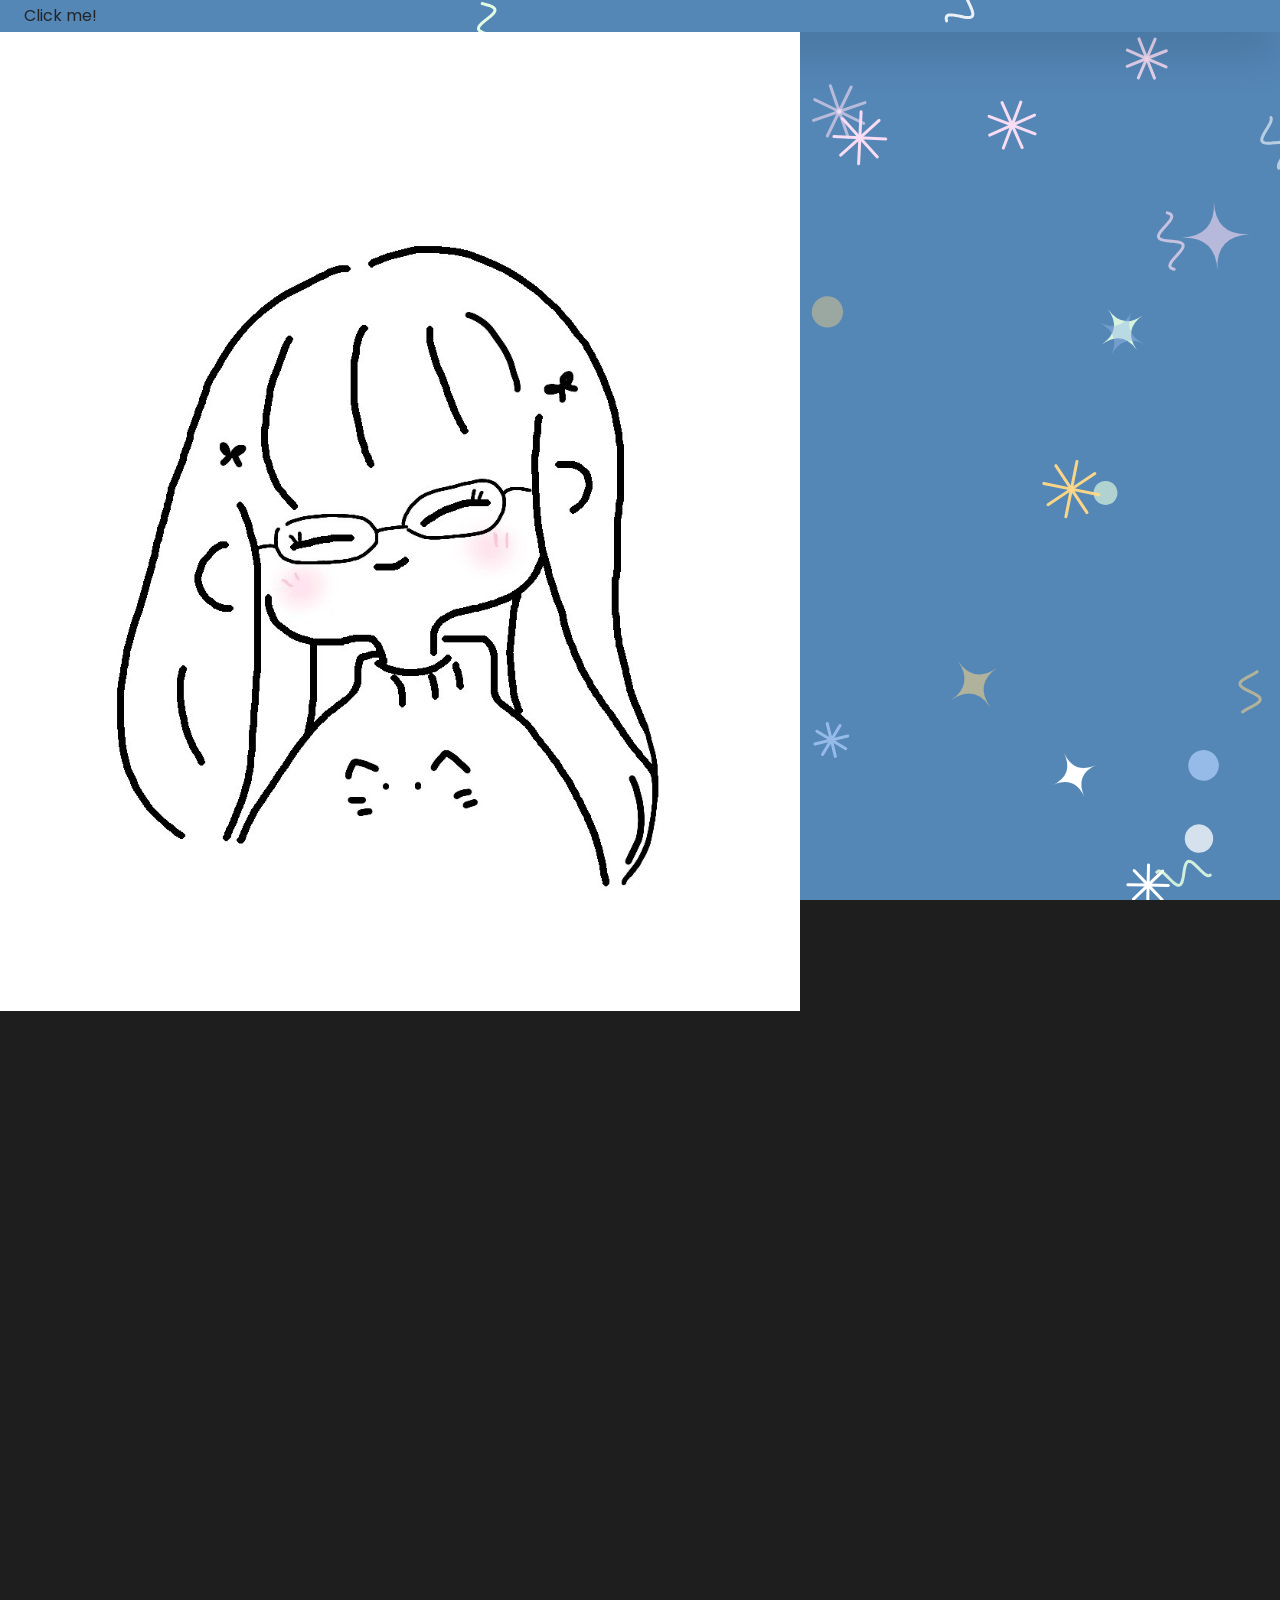
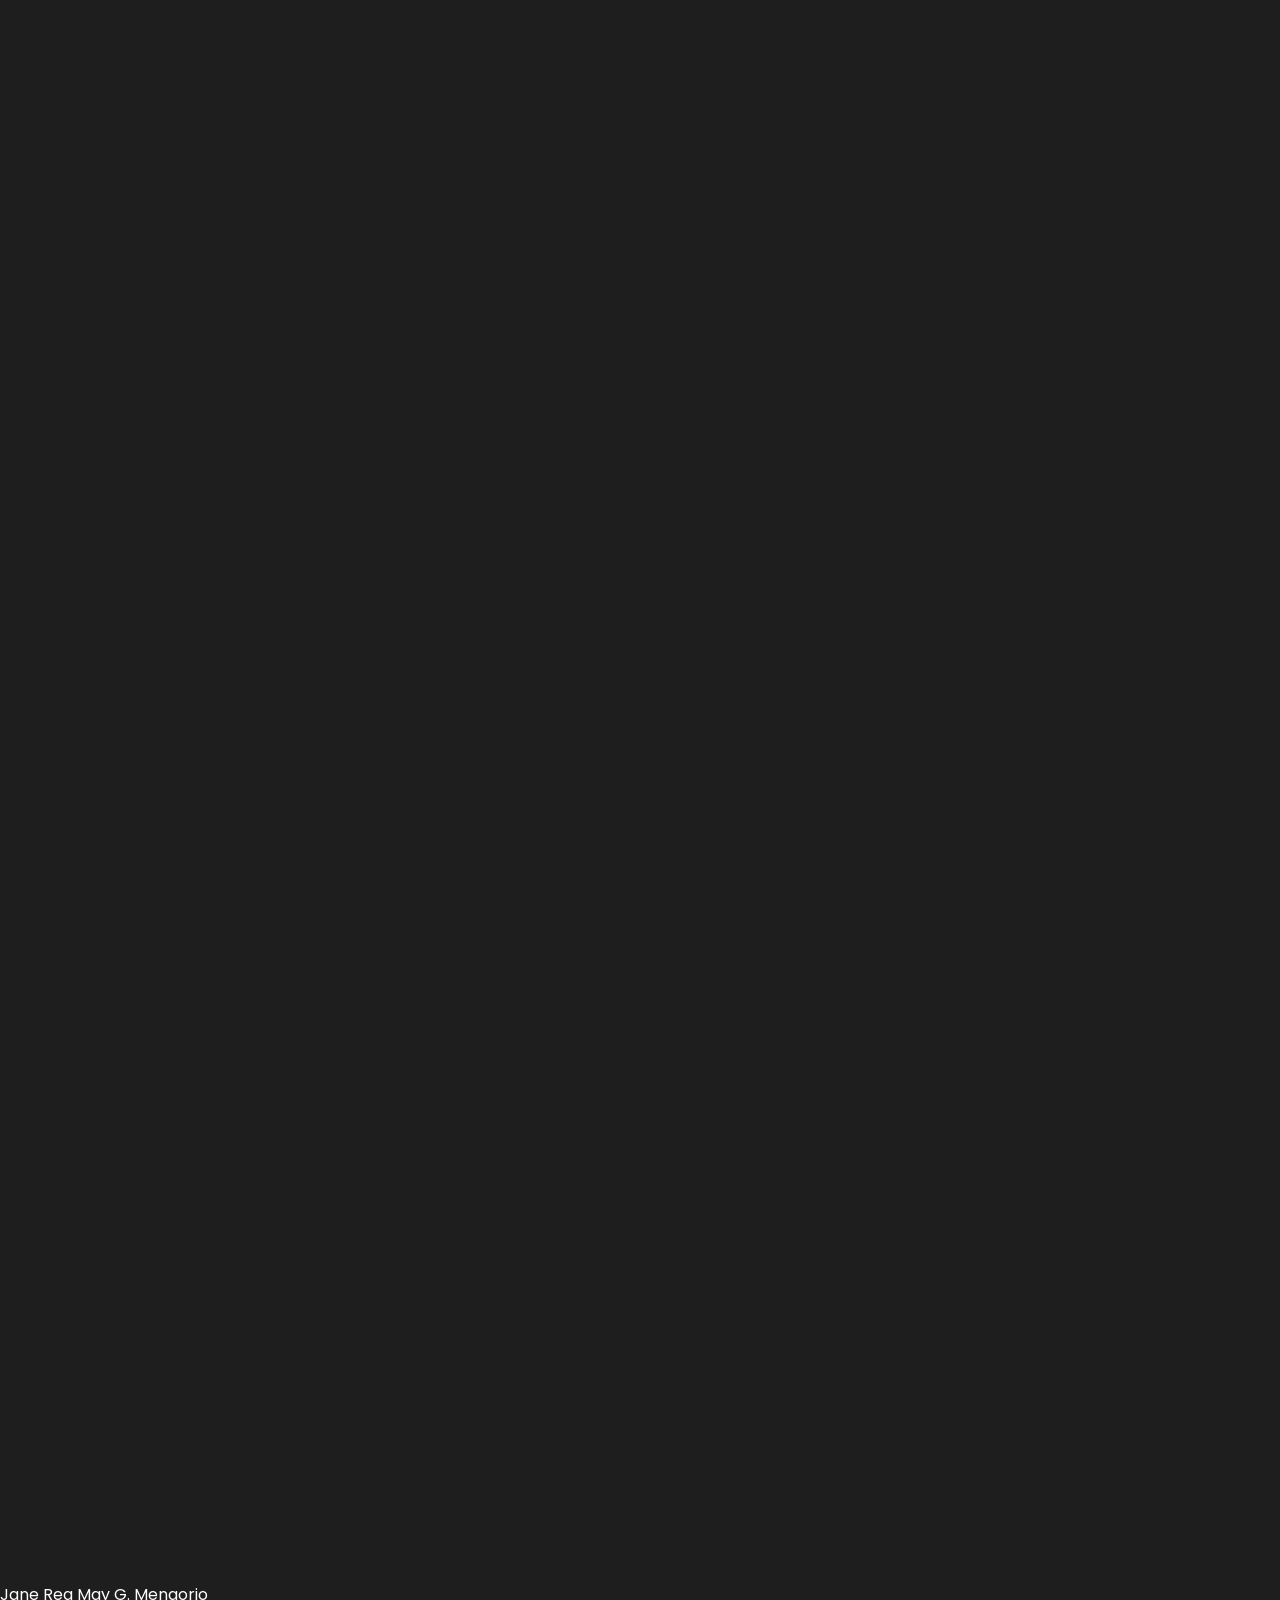
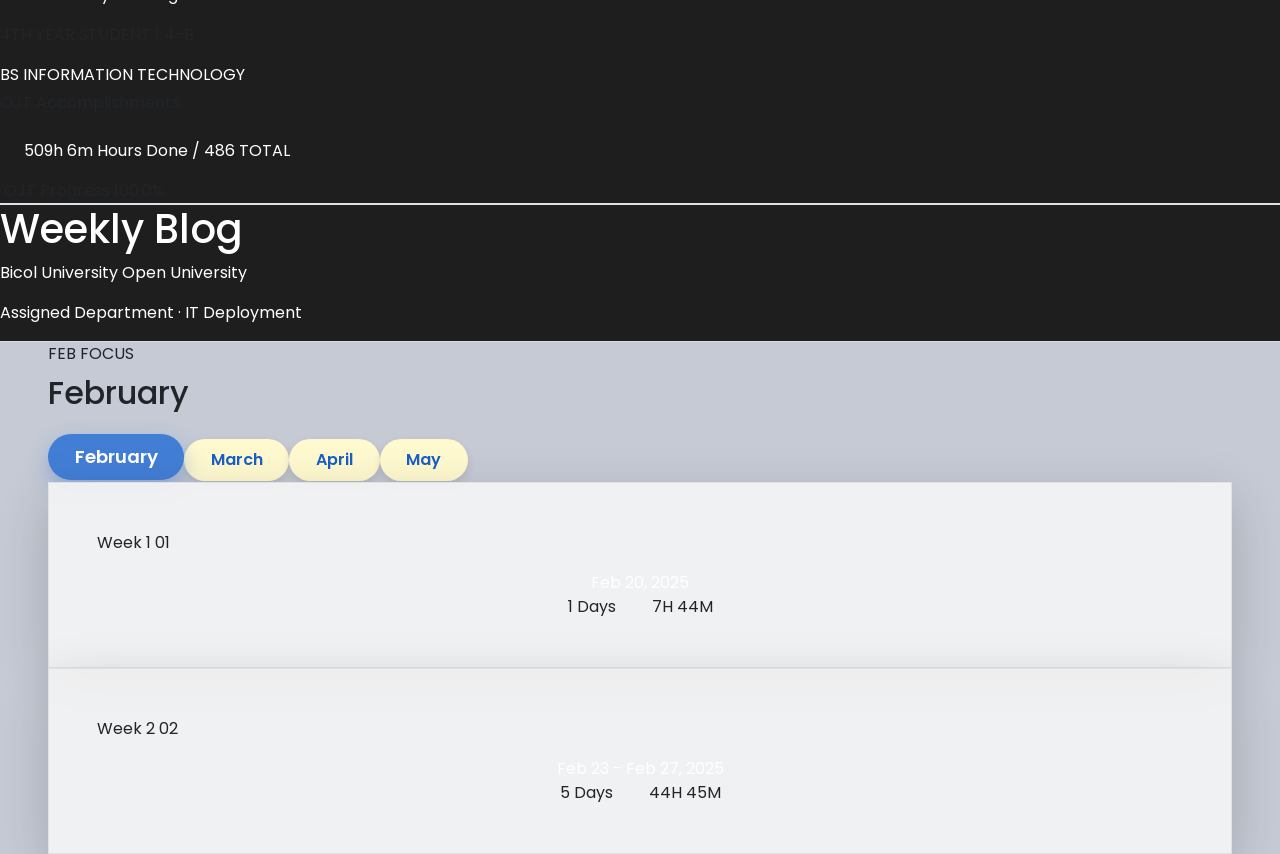
==== commit c3841230: "final update" ====
--- a/project/index.html
+++ b/project/index.html
@@ -20,15 +20,42 @@
 
   <div class="relative z-10 w-full min-h-screen flex flex-col">
 
-    <div class="px-6 md:px-12 pt-9 pb-10">
+    <div class="px-6 md:px-12 pt-20 pb-20">
 
       <div class="flex flex-wrap justify-between items-center gap-5 mb-8">
 
         <div class="flex items-center gap-4">
 
-          <div class="w-40 h-40 rounded-full overflow-hidden border-[9px] border-[#b6c8f3]">
-            <img src="images/profile.jpg" alt="profile">
-          </div>
+        <div class="relative flex flex-col items-center group">
+         <!-- The Pop-up Bubble -->
+        <div class="absolute -top-12 bg-[#b6c8f3] text-blue-900 px-4 py-1 rounded-full text-sm font-bold animate-bounce shadow-lg cursor-default select-none after:content-[''] after:absolute after:top-full after:left-1/2 after:-translate-x-1/2 after:border-8 after:border-transparent after:border-t-[#b6c8f3] z-10">
+         Click me!
+       </div>
+
+      <!-- Profile Image Trigger -->
+      <div id="profileTrigger" class="w-40 h-40 rounded-full overflow-hidden border-[9px] border-[#b6c8f3] cursor-pointer transition-transform hover:scale-105 active:scale-95 shadow-xl">
+    <img src="images/profile.jpg" alt="Profile Thumbnail" class="w-full h-full object-cover">
+  </div>
+
+  <!-- Modal Container -->
+  <div id="profileModal" class="fixed inset-0 z-[999] hidden items-center justify-center bg-slate-900/80 backdrop-blur-sm p-4 opacity-0 transition-opacity duration-300">
+    
+    <!-- Modal Content -->
+    <div id="profileModalContent" class="relative max-w-2xl w-full scale-50 opacity-0 transition-all duration-300 ease-out">
+      
+      <!-- Card Container -->
+      <div class="bg-[#b6c8f3] p-4 rounded-3xl flex flex-col items-center">
+        <img src="images/jane.png" alt="Profile Preview" class="rounded-2xl max-h-[70vh] w-full object-contain">
+        
+        <!-- Close Button -->
+        <button id="profileCloseBtn" class="mt-4 mb-2 bg-[#437ed6] hover:bg-[#356bb3] text-white font-bold py-2 px-8 rounded-full transition-colors shadow-md flex items-center gap-2">
+          ✕ Close Preview
+        </button>
+      </div>
+      
+    </div>
+  </div>
+</div>
 
           <div>
             <p class="text-white font-bold md:text-2xl text-xl drop-shadow-md">
